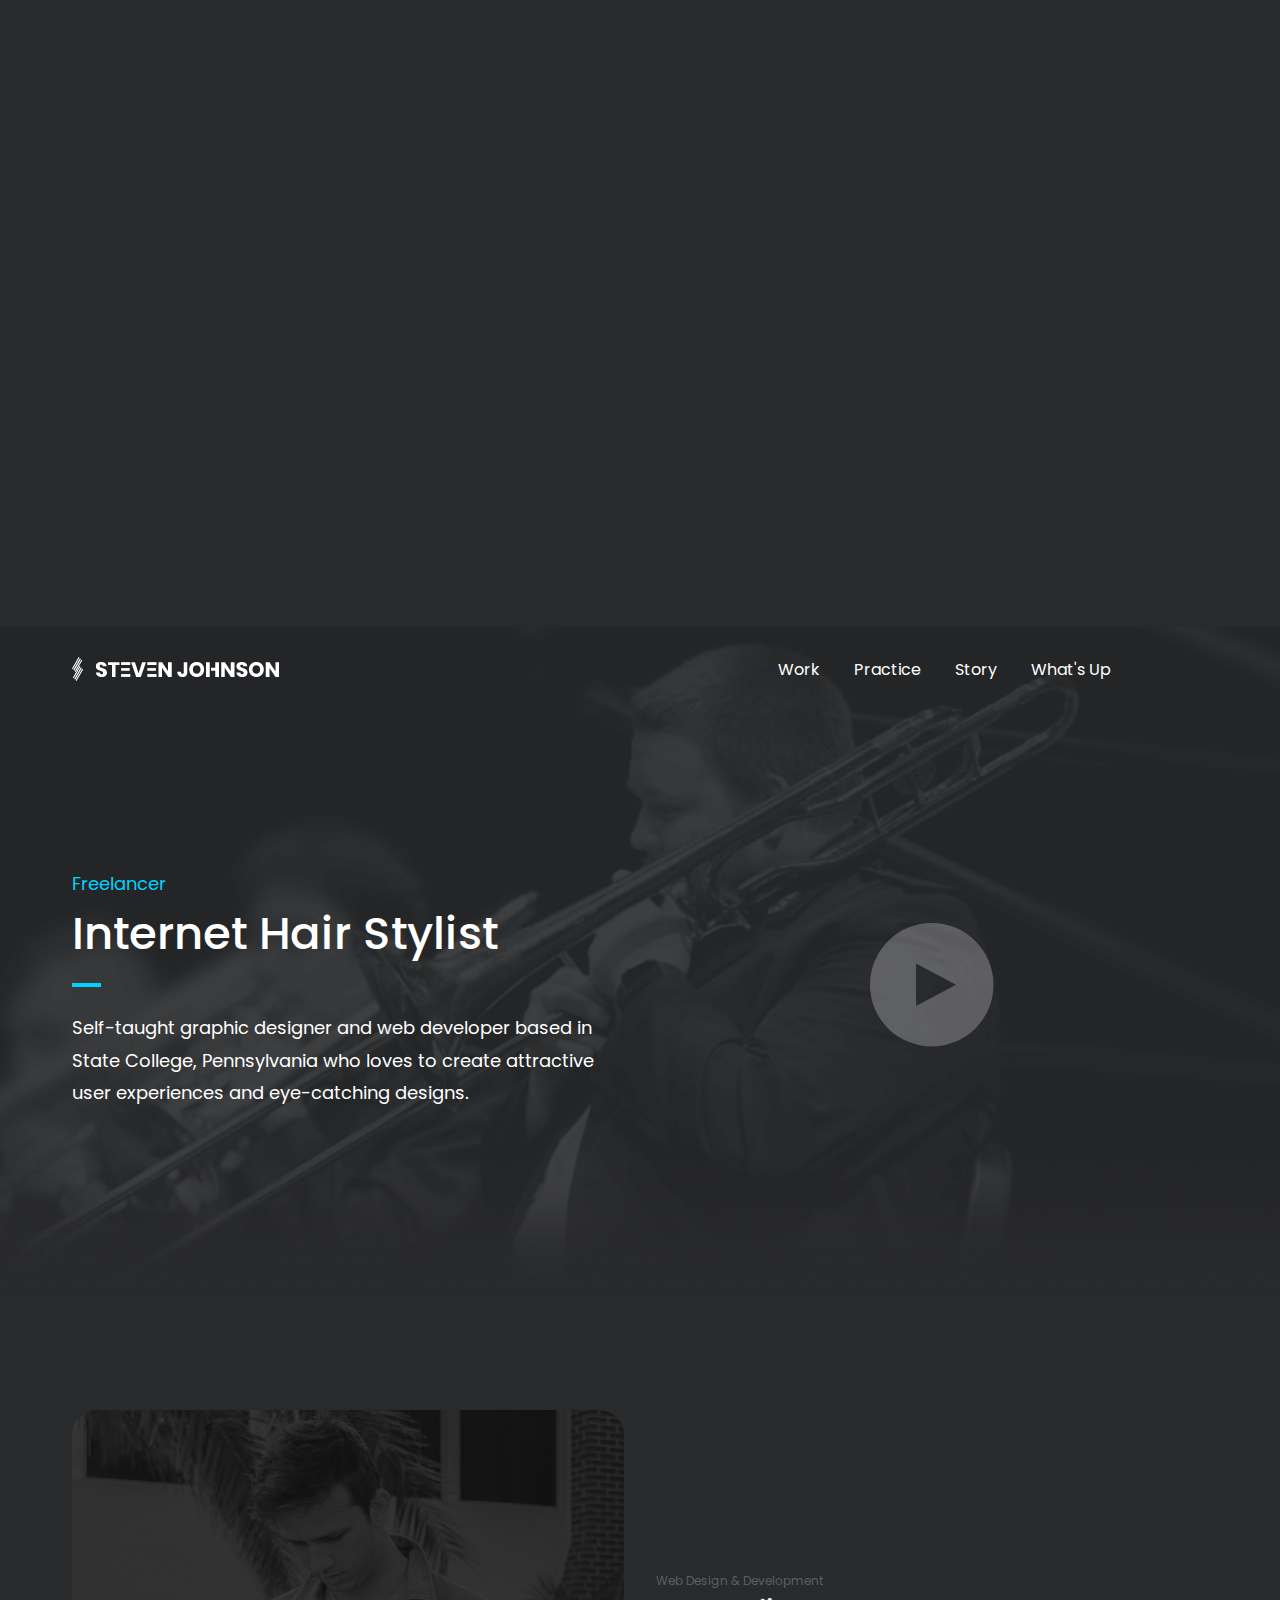
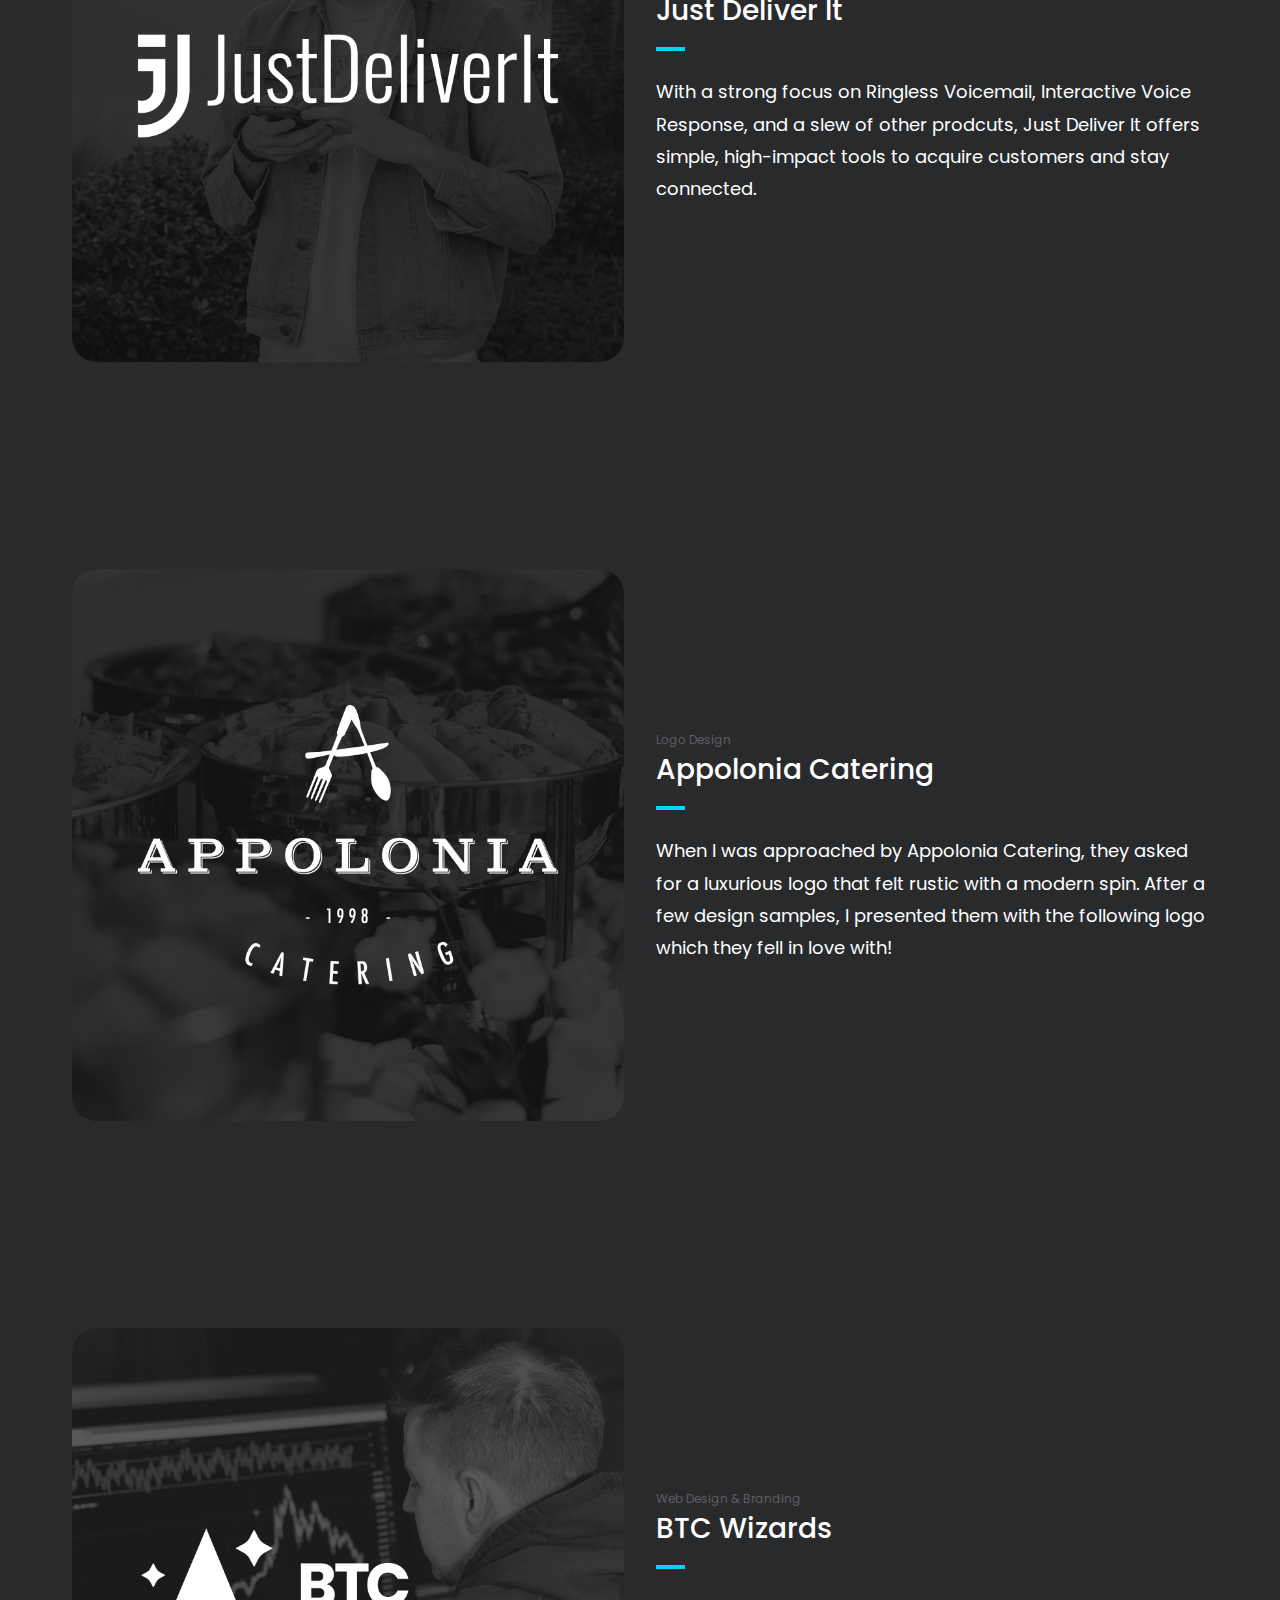
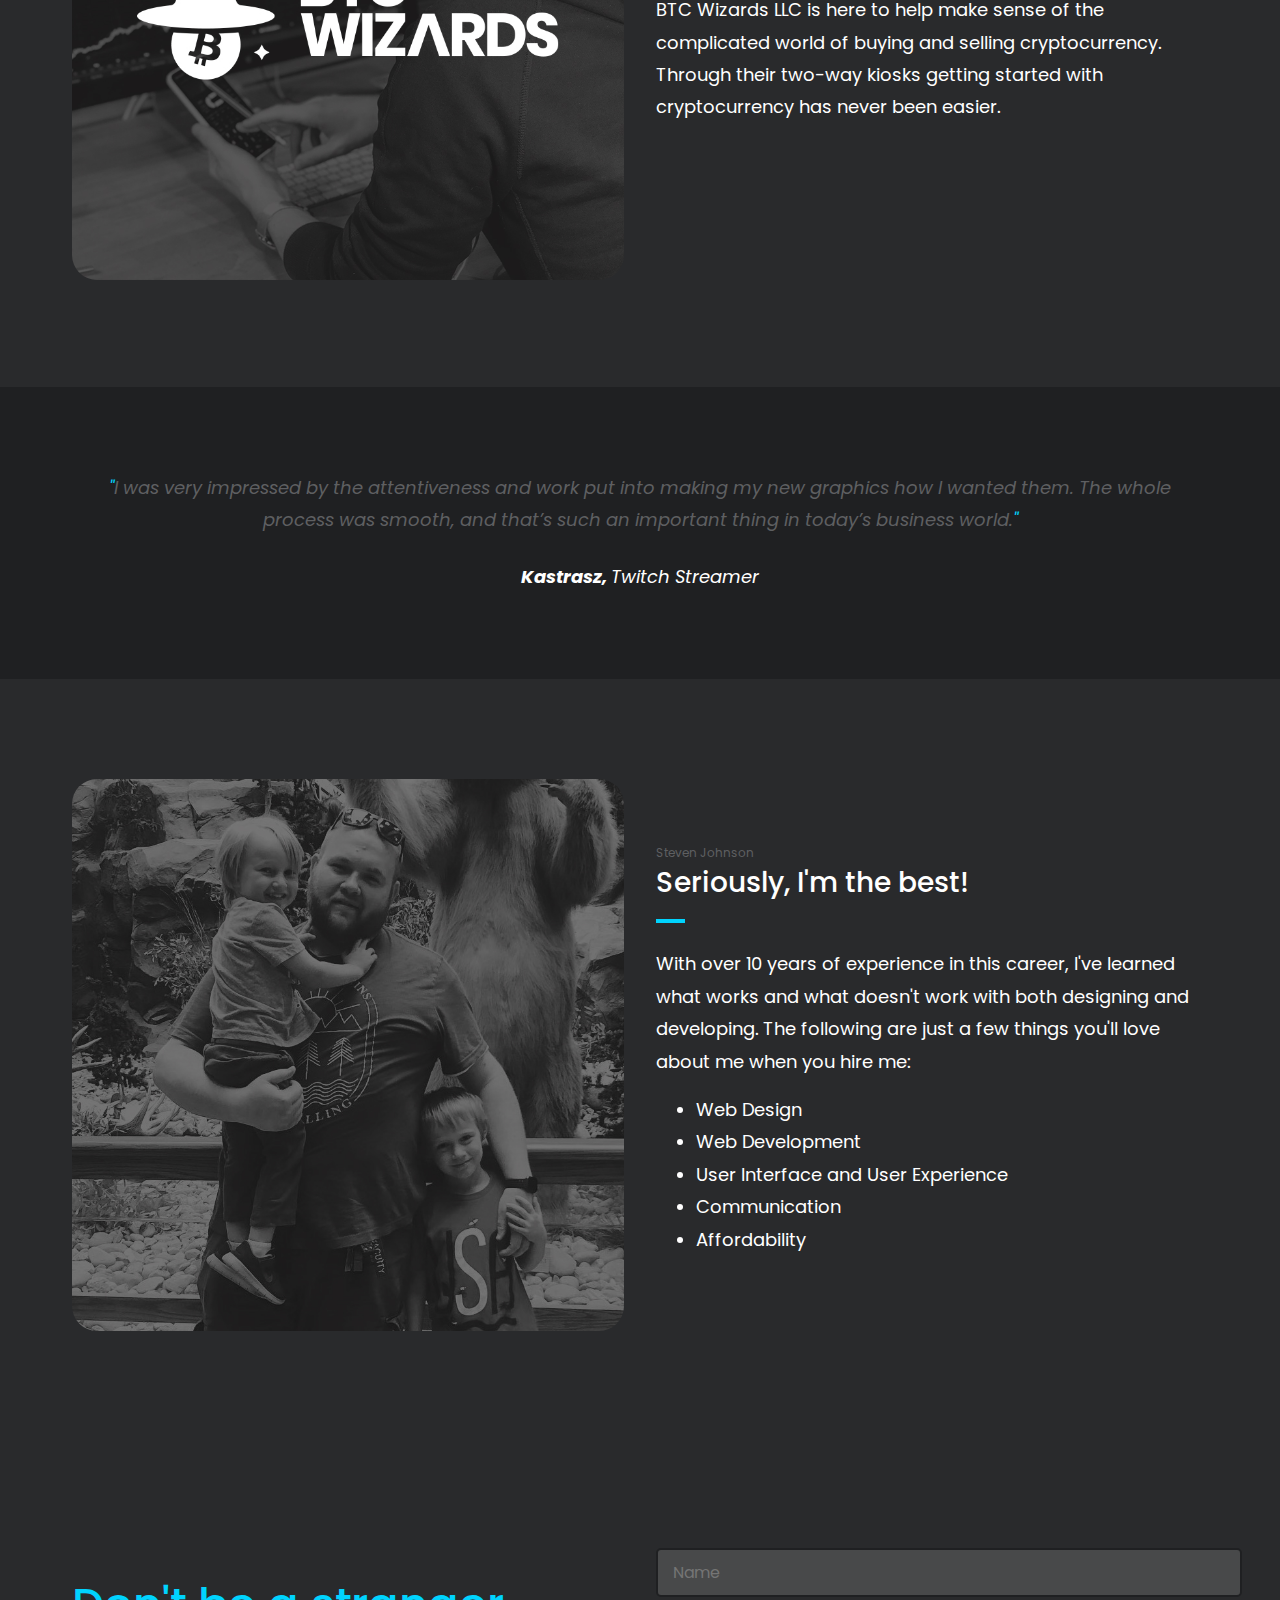
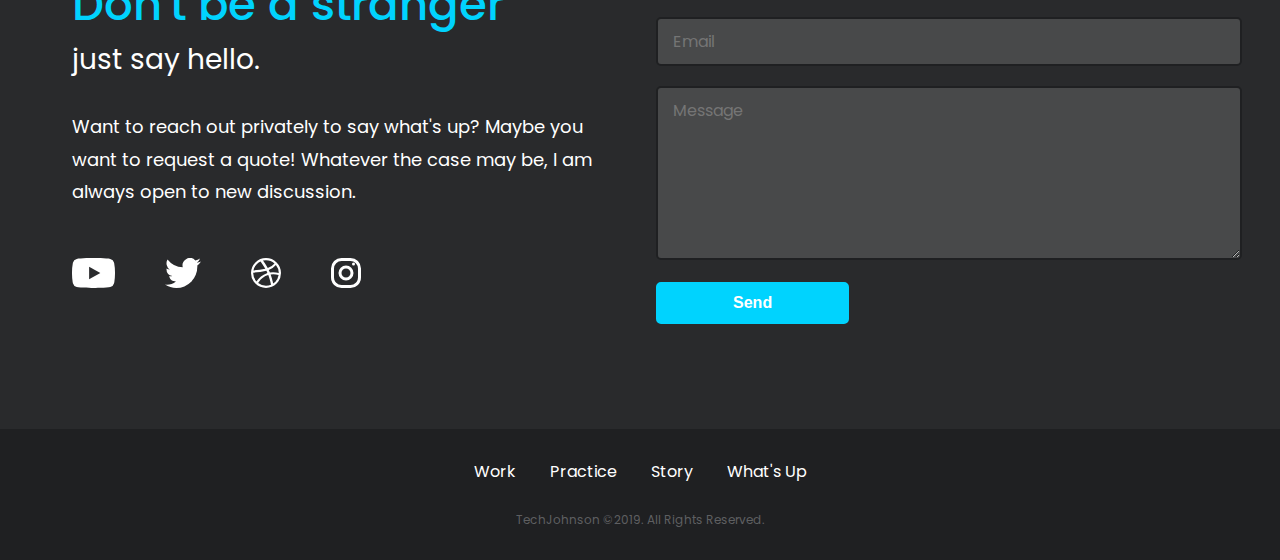
==== index.html @ bb244dba "Update index.html" ====
<!DOCTYPE html>
<html lang="en">
<head>
    <meta charset="UTF-8">
    <meta name="viewport" content="width=device-width, initial-scale=1.0">
    <meta http-equiv="X-UA-Compatible" content="ie=edge">
    <meta name="description" content="Steven Johnson is a modern web developer located in central pennsylvania, specializing in web design, user interface & experience, and graphic design.">
    <meta name="keywords" content="web development, web designer, graphic designer, central pennsylvania, central pa">
    <meta name="author" content="Steven (TechJohnson) Johnson">
    <link rel="canonical" href="https://techjohnson.com/">
    <link rel="icon" href="favicon.ico" type="image/x-icon"> 
    <link rel="shortcut icon" href="favicon.ico" type="image/x-icon"> 
    <title>Steven Johnson - Freelance Web Developer and Graphic Designer in Pennsylvania</title>
    <link href="https://fonts.googleapis.com/css?family=Poppins:300,400,500,700" rel="stylesheet">
    <link rel="stylesheet" href="css/main.css">

    <!--G Suite Tag-->
    <meta name="google-site-verification" content="7ZnRMArI055oeHJo3_UqyJTRLt08AL0y_a7MCqeFN3E" />

</head>
<body>
    
    <!--Desktop Scroll Nav-->
    <nav id="nav">
        <div class="container">
            <div class="row">
                <div class="col-xs-4">
                    <img src="/img/logo.png" alt="">
                </div>
                <div class="col-xs-7 end-xs">
                    <a href="">Work</a>
                    <a href="">Practice</a>
                    <a href="">Story</a>
                    <a href="">What's Up</a>
                </div>
            </div>
        </div>
    </nav>

    <!--Desktop Header-->
    <div class="lightBox">
        <div class="contentBox">
            <iframe width="960" height="620" src="https://www.youtube.com/embed/88zU4cQES7k?rel=0;&autoplay=1" frameborder="0" allowfullscreen include></iframe>
        </div>
    </div>

    <header class="desktopHeader">
        <div class="container">

            <!--Desktop Navigation-->
            <nav class="desktopNav">
                <div class="row">
                    <div class="col-xs-4">
                        <img src="/img/logo.png" alt="">
                    </div>
                    <div class="col-xs-7 end-xs">
                        <a href="">Work</a>
                        <a href="">Practice</a>
                        <a href="">Story</a>
                        <a href="">What's Up</a>
                    </div>
                </div>
            </nav>
            
            <!--Desktop Hero-->
            <div class="desktopHero">
                <div class="row middle-xs">
                    <div class="col-xs-12 col-md-6">
                        <p class="accent">Freelancer</p>
                        <h1>Internet Hair Stylist</h1>
                        <hr>
                        <p>Self-taught graphic designer and web developer based in State College, Pennsylvania who loves to create attractive user experiences and eye-catching designs.</p>
                    </div>
                    <div class="col-xs-12 col-md-6 center-xs">
                        <img src="/img/play_button.png" onmouseover="src='/img/white-play.png'" onmouseout="src='/img/play_button.png'" alt="Welcome to TechJohnson - Video" class="playBtn">
                    </div>
                </div>
            </div>
        </div>
    </header>

    <!--Desktop Projects-->
    <section class="leftPic">
        <div class="container">
            <div class="row middle-xs">
                <div class="col-xs-12 col-md-6">
                    <img src="/img/jdi-black.jpg" onmouseover="src='/img/jdi-color.jpg'" onmouseout="src='/img/jdi-black.jpg'" alt="Just Deliver It">
                </div>
                <div class="col-xs-12 col-md-6">
                    <h3>Web Design & Development</h3>
                    <h2>Just Deliver It</h2>
                    <hr>
                    <p>With a strong focus on Ringless Voicemail, Interactive Voice Response, and a slew of other prodcuts, Just Deliver It offers simple, high-impact tools to acquire customers and stay connected.</p>
                </div>
            </div>
        </div>
    </section>

    <section class="leftPic">
        <div class="container">
            <div class="row middle-xs">
                <div class="col-xs-12 col-md-6">
                    <img src="/img/appolonia-black.jpg" onmouseover="src='/img/appolonia-color.jpg'" onmouseout="src='/img/appolonia-black.jpg'" alt="Just Deliver It">
                </div>
                <div class="col-xs-12 col-md-6">
                    <h3>Logo Design</h3>
                    <h2>Appolonia Catering</h2>
                    <hr>
                    <p>When I was approached by Appolonia Catering, they asked for a luxurious logo that felt rustic with a modern spin. After a few design samples, I presented them with the following logo which they fell in love with!</p>
                </div>
            </div>
        </div>
    </section>

    <section class="leftPic">
        <div class="container">
            <div class="row middle-xs">
                <div class="col-xs-12 col-md-6">
                    <img src="/img/btcwizards-black.jpg" onmouseover="src='/img/btcwizards-color.jpg'" onmouseout="src='/img/btcwizards-black.jpg'" alt="Just Deliver It">
                </div>
                <div class="col-xs-12 col-md-6">
                    <h3>Web Design & Branding</h3>
                    <h2>BTC Wizards</h2>
                    <hr>
                    <p>BTC Wizards LLC is here to help make sense of the complicated world of buying and selling cryptocurrency. Through their two-way kiosks getting started with cryptocurrency has never been easier.</p>
                </div>
            </div>
        </div>
    </section>

    <!--Testimonials-->
    <section class="testimonial">
        <div class="container">
            <div class="row center-xs">
                <div class="col-xs-12">
                    <p><span>"</span>I was very impressed by the attentiveness and work put into making my new graphics how I wanted them. The whole process was smooth, and that’s such an important thing in today’s business world.<span>"</span></p>
                    <p class="owner">Kastrasz, <span>Twitch Streamer</span></p>
                </div>
            </div>
        </div>
    </section>

    <section class="leftPic">
        <div class="container">
            <div class="row middle-xs">
                <div class="col-xs-12 col-md-6">
                    <img src="/img/me-black.jpg" onmouseover="src='/img/me-color.jpg'" onmouseout="src='/img/me-black.jpg'" alt="Just Deliver It">
                </div>
                <div class="col-xs-12 col-md-6">
                    <h3>Steven Johnson</h3>
                    <h2>Seriously, I'm the best!</h2>
                    <hr>
                    <p>With over 10 years of experience in this career, I've learned what works and what doesn't work with both designing and developing. The following are just a few things you'll love about me when you hire me:</p>
                    <ul>
                        <li>Web Design</li>
                        <li>Web Development</li>
                        <li>User Interface and User Experience</li>
                        <li>Communication</li>
                        <li>Affordability</li>
                    </ul>
                </div>
            </div>
        </div>
    </section>

    <!--Contact Area-->
    <section class="contactArea">
        <div class="container">
            <div class="row middle-xs">
                <div class="col-xs-12 col-md-6">
                    <h2>Don't be a stranger</h2>
                    <h3>just say hello.</h3>
                    <p>Want to reach out privately to say what's up? Maybe you want to request a quote! Whatever the case may be, I am always open to new discussion.</p>
                    <ul>
                        <li><a href="//youtube.com/techjohnson"><img src="img/youtube_icon.svg" alt="YouTube Icon"></a></li>
                        <li><a href="//twitter.com/techjohnson"><img src="img/twitter_icon.svg" alt="Twitter Icon"></a></li>
                        <li><a href="//dribbble.com/techjohnson"><img src="img/dribbble_icon.svg" alt="Dribbble Icon"></a></li>
                        <li><a href="//instagram.com/techjohnson"><img src="img/instagram_icon.svg" alt="Instagram Icon"></a></li>
                    </ul>
                </div>
                <div class="col-xs-12 col-md-6">
                    <form name="contact" method="POST" data-netlify="true">
                        <div class="row">
                            <div class="col-xs-12">
                                <input type="text" name="name" placeholder="Name"/>
                            </div>
                        </div>
                        <div class="row">
                            <div class="col-xs-12">
                                <input type="email" name="email" placeholder="Email"/>
                            </div>
                        </div>
                        <div class="row">
                            <div class="col-xs-12">
                                <textarea name="message" placeholder="Message"></textarea>
                            </div>
                        </div>
                        <div class="row">
                            <div class="col-xs-12">
                                <button type="submit">Send</button>
                            </div>
                        </div>
                    </form>
                </div>
            </div>
        </div>
    </section>

    <!--Footer-->
    <section class="footer">
        <div class="container">
            <div class="row center-xs">
                <div class="col-xs-12">
                    <a href="">Work</a>
                    <a href="">Practice</a>
                    <a href="">Story</a>
                    <a href="">What's Up</a>
                </div>
            </div>
            <div class="row center-xs">
                <div class="col-xs-12">
                    <p class="copyright"> TechJohnson ©2019. All Rights Reserved.</p>
                </div>
            </div>
        </div>
    </section>
    







</body>


    <script>
        window.onscroll = function() {scrollFunction()};

        function scrollFunction() {
            if (document.body.scrollTop > 500 || document.documentElement.scrollTop > 500) {
                document.getElementById("nav").style.top = "0";
            } else {
                document.getElementById("nav").style.top = "-200px";
            }
        }
    </script>

    <script
        src="https://code.jquery.com/jquery-3.4.1.js"
        integrity="sha256-WpOohJOqMqqyKL9FccASB9O0KwACQJpFTUBLTYOVvVU="
        crossorigin="anonymous">
    </script>

    <script>
        $('.playBtn ').click( function() {
            $(".lightBox").toggleClass("show");
        } );

        $('.lightBox ').click( function() {
            $(".lightBox").toggleClass("show");
        } );
    </script>

</html>
---- css/main.css ----
body {
  background: #292A2C;
  color: white;
  font-family: 'Poppins', sans-serif;
  font-size: 1rem;
  padding: 0;
  margin: 0;
}

body h1 {
  font-size: 2.8125rem;
  font-weight: 500;
  padding: 0;
  margin: 0;
}

body h2 {
  padding: 0;
  margin: 0;
}

body h3 {
  font-size: 0.75rem;
  font-weight: 400;
  color: #5E5F61;
  padding: 0;
  margin: 0;
}

body p {
  font-size: 1.125rem;
  line-height: 1.8;
  padding: 0;
  margin: 0;
}

body hr {
  border: 2px solid #00D3FE;
  width: 25px;
  margin-top: 15px;
  margin-bottom: 25px;
  margin-left: 0;
}

.container {
  padding-right: 30px;
  padding-left: 30px;
  margin: auto;
  position: relative;
}

.accent {
  color: #00D3FE;
}

.desktopHeader {
  background-image: url(../img/header.png);
  background-size: cover;
  background-position: bottom;
}

.desktopNav {
  padding: 30px 0;
}

.desktopNav a {
  color: white;
  text-decoration: none;
  margin-left: 30px;
}

.desktopNav a:hover {
  border-bottom: 2px solid #00D3FE;
  padding-bottom: 5px;
}

#nav {
  position: fixed;
  width: 100%;
  top: -200px;
  background: #292A2C;
  padding: 30px 0;
  -webkit-transition: top 0.5s;
  transition: top 0.5s;
  z-index: 999;
}

#nav a {
  color: white;
  text-decoration: none;
  margin-left: 30px;
}

#nav a:hover {
  border-bottom: 2px solid #00D3FE;
  padding-bottom: 5px;
}

.desktopHero {
  padding: 150px 0 200px 0;
}

.desktopHero img {
  cursor: pointer;
}

.leftPic {
  padding: 100px 0;
  margin: 0;
}

.leftPic h2 {
  font-size: 1.75rem;
  font-weight: 500;
}

.leftPic img {
  width: 100%;
  border-radius: 25px;
  -webkit-transition: ease .5s;
  transition: ease .5s;
}

.leftPic li {
  font-size: 1.125rem;
  line-height: 1.8;
}

.testimonial {
  padding: 85px 0;
  background: #1F2022;
}

.testimonial p {
  color: #5E5F61;
  font-style: italic;
}

.testimonial p span {
  color: #00D3FE;
}

.testimonial .owner {
  font-weight: 700;
  color: white;
  padding-top: 25px;
}

.testimonial .owner span {
  font-weight: 400;
  color: white;
}

.contactArea {
  padding: 100px 0;
}

.contactArea h2 {
  font-size: 2.8125rem;
  font-weight: 500;
  color: #00D3FE;
}

.contactArea h3 {
  font-size: 1.75rem;
  font-weight: 400;
  color: white;
}

.contactArea p {
  padding: 30px 0;
}

.contactArea ul {
  display: -webkit-box;
  display: -ms-flexbox;
  display: flex;
  list-style: none;
  padding-top: 20px;
  padding-left: 0;
  margin: 0;
}

.contactArea ul li {
  padding-right: 50px;
  margin: 0;
}

.contactArea ul img {
  height: 30px;
}

.contactArea input {
  width: 100%;
  font-size: 1rem;
  font-family: 'Poppins', sans-serif;
  color: white;
  margin: 10px 0;
  padding: 10px 15px;
  border-radius: 5px;
  border: 2px solid #1F2022;
  background: #48494A;
}

.contactArea input:focus {
  border: 2px solid #00D3FE;
}

.contactArea textarea {
  width: 100%;
  height: 150px;
  font-size: 1rem;
  font-family: 'Poppins', sans-serif;
  margin: 10px 0;
  padding: 10px 15px;
  border-radius: 5px;
  border: 2px solid #1F2022;
  background: #48494A;
}

.contactArea textarea:focus {
  border: 2px solid #00D3FE;
}

.contactArea button {
  width: 35%;
  background: #00D3FE;
  color: white;
  font-weight: 700;
  font-size: 1rem;
  margin: 5px 0;
  padding: 10px 15px;
  border-radius: 5px;
  border: 2px solid #00D3FE;
  cursor: pointer;
}

.contactArea button:hover {
  background: #00697f;
  border: 2px solid #00697f;
}

.footer {
  background: #1F2022;
  padding: 30px 0;
}

.footer a {
  color: white;
  text-decoration: none;
  font-size: 1rem;
  margin: 0 15px;
  padding-bottom: 2px;
}

.footer a:hover {
  border-bottom: 2px solid #00D3FE;
}

.footer .copyright {
  font-size: 12px;
  color: #5E5F61;
  margin-top: 25px;
}

.container-fluid {
  margin-right: auto;
  margin-left: auto;
  padding-right: 2rem;
  padding-left: 2rem;
}

.row {
  -webkit-box-sizing: border-box;
          box-sizing: border-box;
  display: -ms-flexbox;
  display: -webkit-box;
  display: flex;
  -ms-flex: 0 1 auto;
  -webkit-box-flex: 0;
  flex: 0 1 auto;
  -ms-flex-direction: row;
  -webkit-box-orient: horizontal;
  -webkit-box-direction: normal;
  flex-direction: row;
  -ms-flex-wrap: wrap;
  flex-wrap: wrap;
  margin-right: -1rem;
  margin-left: -1rem;
}

.row.reverse {
  -ms-flex-direction: row-reverse;
  -webkit-box-orient: horizontal;
  -webkit-box-direction: reverse;
  flex-direction: row-reverse;
}

.col.reverse {
  -ms-flex-direction: column-reverse;
  -webkit-box-orient: vertical;
  -webkit-box-direction: reverse;
  flex-direction: column-reverse;
}

.col-xs, .col-xs-1, .col-xs-2, .col-xs-3, .col-xs-4, .col-xs-5, .col-xs-6, .col-xs-7, .col-xs-8, .col-xs-9, .col-xs-10, .col-xs-11, .col-xs-12 {
  -webkit-box-sizing: border-box;
          box-sizing: border-box;
  -ms-flex: 0 0 auto;
  -webkit-box-flex: 0;
  flex: 0 0 auto;
  padding-right: 1rem;
  padding-left: 1rem;
}

.col-xs {
  -ms-flex-positive: 1;
  -webkit-box-flex: 1;
  flex-grow: 1;
  -ms-flex-preferred-size: 0;
  flex-basis: 0%;
  max-width: 100%;
}

.col-xs-1 {
  -ms-flex-preferred-size: 8.333%;
  flex-basis: 8.333%;
  max-width: 8.333%;
}

.col-xs-2 {
  -ms-flex-preferred-size: 16.667%;
  flex-basis: 16.667%;
  max-width: 16.667%;
}

.col-xs-3 {
  -ms-flex-preferred-size: 25%;
  flex-basis: 25%;
  max-width: 25%;
}

.col-xs-4 {
  -ms-flex-preferred-size: 33.333%;
  flex-basis: 33.333%;
  max-width: 33.333%;
}

.col-xs-5 {
  -ms-flex-preferred-size: 41.667%;
  flex-basis: 41.667%;
  max-width: 41.667%;
}

.col-xs-6 {
  -ms-flex-preferred-size: 50%;
  flex-basis: 50%;
  max-width: 50%;
}

.col-xs-7 {
  -ms-flex-preferred-size: 58.333%;
  flex-basis: 58.333%;
  max-width: 58.333%;
}

.col-xs-8 {
  -ms-flex-preferred-size: 66.667%;
  flex-basis: 66.667%;
  max-width: 66.667%;
}

.col-xs-9 {
  -ms-flex-preferred-size: 75%;
  flex-basis: 75%;
  max-width: 75%;
}

.col-xs-10 {
  -ms-flex-preferred-size: 83.333%;
  flex-basis: 83.333%;
  max-width: 83.333%;
}

.col-xs-11 {
  -ms-flex-preferred-size: 91.667%;
  flex-basis: 91.667%;
  max-width: 91.667%;
}

.col-xs-12 {
  -ms-flex-preferred-size: 100%;
  flex-basis: 100%;
  max-width: 100%;
}

.col-xs-offset-1 {
  margin-left: 8.333%;
}

.col-xs-offset-2 {
  margin-left: 16.667%;
}

.col-xs-offset-3 {
  margin-left: 25%;
}

.col-xs-offset-4 {
  margin-left: 33.333%;
}

.col-xs-offset-5 {
  margin-left: 41.667%;
}

.col-xs-offset-6 {
  margin-left: 50%;
}

.col-xs-offset-7 {
  margin-left: 58.333%;
}

.col-xs-offset-8 {
  margin-left: 66.667%;
}

.col-xs-offset-9 {
  margin-left: 75%;
}

.col-xs-offset-10 {
  margin-left: 83.333%;
}

.col-xs-offset-11 {
  margin-left: 91.667%;
}

.start-xs {
  -ms-flex-pack: start;
  -webkit-box-pack: start;
  justify-content: flex-start;
  text-align: start;
}

.center-xs {
  -ms-flex-pack: center;
  -webkit-box-pack: center;
  justify-content: center;
  text-align: center;
}

.end-xs {
  -ms-flex-pack: end;
  -webkit-box-pack: end;
  justify-content: flex-end;
  text-align: end;
}

.top-xs {
  -ms-flex-align: start;
  -webkit-box-align: start;
  align-items: flex-start;
}

.middle-xs {
  -ms-flex-align: center;
  -webkit-box-align: center;
  align-items: center;
}

.bottom-xs {
  -ms-flex-align: end;
  -webkit-box-align: end;
  align-items: flex-end;
}

.around-xs {
  -ms-flex-pack: distribute;
  justify-content: space-around;
}

.between-xs {
  -ms-flex-pack: justify;
  -webkit-box-pack: justify;
  justify-content: space-between;
}

.first-xs {
  -ms-flex-order: -1;
  -webkit-box-ordinal-group: 0;
  order: -1;
}

.last-xs {
  -ms-flex-order: 1;
  -webkit-box-ordinal-group: 2;
  order: 1;
}

@media only screen and (min-width: 48em) {
  .container {
    width: 46rem;
  }
  .col-sm, .col-sm-1, .col-sm-2, .col-sm-3, .col-sm-4, .col-sm-5, .col-sm-6, .col-sm-7, .col-sm-8, .col-sm-9, .col-sm-10, .col-sm-11, .col-sm-12 {
    -webkit-box-sizing: border-box;
            box-sizing: border-box;
    -ms-flex: 0 0 auto;
    -webkit-box-flex: 0;
    flex: 0 0 auto;
    padding-right: 1rem;
    padding-left: 1rem;
  }
  .col-sm {
    -ms-flex-positive: 1;
    -webkit-box-flex: 1;
    flex-grow: 1;
    -ms-flex-preferred-size: 0;
    flex-basis: 0%;
    max-width: 100%;
  }
  .col-sm-1 {
    -ms-flex-preferred-size: 8.333%;
    flex-basis: 8.333%;
    max-width: 8.333%;
  }
  .col-sm-2 {
    -ms-flex-preferred-size: 16.667%;
    flex-basis: 16.667%;
    max-width: 16.667%;
  }
  .col-sm-3 {
    -ms-flex-preferred-size: 25%;
    flex-basis: 25%;
    max-width: 25%;
  }
  .col-sm-4 {
    -ms-flex-preferred-size: 33.333%;
    flex-basis: 33.333%;
    max-width: 33.333%;
  }
  .col-sm-5 {
    -ms-flex-preferred-size: 41.667%;
    flex-basis: 41.667%;
    max-width: 41.667%;
  }
  .col-sm-6 {
    -ms-flex-preferred-size: 50%;
    flex-basis: 50%;
    max-width: 50%;
  }
  .col-sm-7 {
    -ms-flex-preferred-size: 58.333%;
    flex-basis: 58.333%;
    max-width: 58.333%;
  }
  .col-sm-8 {
    -ms-flex-preferred-size: 66.667%;
    flex-basis: 66.667%;
    max-width: 66.667%;
  }
  .col-sm-9 {
    -ms-flex-preferred-size: 75%;
    flex-basis: 75%;
    max-width: 75%;
  }
  .col-sm-10 {
    -ms-flex-preferred-size: 83.333%;
    flex-basis: 83.333%;
    max-width: 83.333%;
  }
  .col-sm-11 {
    -ms-flex-preferred-size: 91.667%;
    flex-basis: 91.667%;
    max-width: 91.667%;
  }
  .col-sm-12 {
    -ms-flex-preferred-size: 100%;
    flex-basis: 100%;
    max-width: 100%;
  }
  .col-sm-offset-1 {
    margin-left: 8.333%;
  }
  .col-sm-offset-2 {
    margin-left: 16.667%;
  }
  .col-sm-offset-3 {
    margin-left: 25%;
  }
  .col-sm-offset-4 {
    margin-left: 33.333%;
  }
  .col-sm-offset-5 {
    margin-left: 41.667%;
  }
  .col-sm-offset-6 {
    margin-left: 50%;
  }
  .col-sm-offset-7 {
    margin-left: 58.333%;
  }
  .col-sm-offset-8 {
    margin-left: 66.667%;
  }
  .col-sm-offset-9 {
    margin-left: 75%;
  }
  .col-sm-offset-10 {
    margin-left: 83.333%;
  }
  .col-sm-offset-11 {
    margin-left: 91.667%;
  }
  .start-sm {
    -ms-flex-pack: start;
    -webkit-box-pack: start;
    justify-content: flex-start;
    text-align: start;
  }
  .center-sm {
    -ms-flex-pack: center;
    -webkit-box-pack: center;
    justify-content: center;
    text-align: center;
  }
  .end-sm {
    -ms-flex-pack: end;
    -webkit-box-pack: end;
    justify-content: flex-end;
    text-align: end;
  }
  .top-sm {
    -ms-flex-align: start;
    -webkit-box-align: start;
    align-items: flex-start;
  }
  .middle-sm {
    -ms-flex-align: center;
    -webkit-box-align: center;
    align-items: center;
  }
  .bottom-sm {
    -ms-flex-align: end;
    -webkit-box-align: end;
    align-items: flex-end;
  }
  .around-sm {
    -ms-flex-pack: distribute;
    justify-content: space-around;
  }
  .between-sm {
    -ms-flex-pack: justify;
    -webkit-box-pack: justify;
    justify-content: space-between;
  }
  .first-sm {
    -ms-flex-order: -1;
    -webkit-box-ordinal-group: 0;
    order: -1;
  }
  .last-sm {
    -ms-flex-order: 1;
    -webkit-box-ordinal-group: 2;
    order: 1;
  }
}

@media only screen and (min-width: 62em) {
  .container {
    width: 61rem;
  }
  .col-md, .col-md-1, .col-md-2, .col-md-3, .col-md-4, .col-md-5, .col-md-6, .col-md-7, .col-md-8, .col-md-9, .col-md-10, .col-md-11, .col-md-12 {
    -webkit-box-sizing: border-box;
            box-sizing: border-box;
    -ms-flex: 0 0 auto;
    -webkit-box-flex: 0;
    flex: 0 0 auto;
    padding-right: 1rem;
    padding-left: 1rem;
  }
  .col-md {
    -ms-flex-positive: 1;
    -webkit-box-flex: 1;
    flex-grow: 1;
    -ms-flex-preferred-size: 0;
    flex-basis: 0%;
    max-width: 100%;
  }
  .col-md-1 {
    -ms-flex-preferred-size: 8.333%;
    flex-basis: 8.333%;
    max-width: 8.333%;
  }
  .col-md-2 {
    -ms-flex-preferred-size: 16.667%;
    flex-basis: 16.667%;
    max-width: 16.667%;
  }
  .col-md-3 {
    -ms-flex-preferred-size: 25%;
    flex-basis: 25%;
    max-width: 25%;
  }
  .col-md-4 {
    -ms-flex-preferred-size: 33.333%;
    flex-basis: 33.333%;
    max-width: 33.333%;
  }
  .col-md-5 {
    -ms-flex-preferred-size: 41.667%;
    flex-basis: 41.667%;
    max-width: 41.667%;
  }
  .col-md-6 {
    -ms-flex-preferred-size: 50%;
    flex-basis: 50%;
    max-width: 50%;
  }
  .col-md-7 {
    -ms-flex-preferred-size: 58.333%;
    flex-basis: 58.333%;
    max-width: 58.333%;
  }
  .col-md-8 {
    -ms-flex-preferred-size: 66.667%;
    flex-basis: 66.667%;
    max-width: 66.667%;
  }
  .col-md-9 {
    -ms-flex-preferred-size: 75%;
    flex-basis: 75%;
    max-width: 75%;
  }
  .col-md-10 {
    -ms-flex-preferred-size: 83.333%;
    flex-basis: 83.333%;
    max-width: 83.333%;
  }
  .col-md-11 {
    -ms-flex-preferred-size: 91.667%;
    flex-basis: 91.667%;
    max-width: 91.667%;
  }
  .col-md-12 {
    -ms-flex-preferred-size: 100%;
    flex-basis: 100%;
    max-width: 100%;
  }
  .col-md-offset-1 {
    margin-left: 8.333%;
  }
  .col-md-offset-2 {
    margin-left: 16.667%;
  }
  .col-md-offset-3 {
    margin-left: 25%;
  }
  .col-md-offset-4 {
    margin-left: 33.333%;
  }
  .col-md-offset-5 {
    margin-left: 41.667%;
  }
  .col-md-offset-6 {
    margin-left: 50%;
  }
  .col-md-offset-7 {
    margin-left: 58.333%;
  }
  .col-md-offset-8 {
    margin-left: 66.667%;
  }
  .col-md-offset-9 {
    margin-left: 75%;
  }
  .col-md-offset-10 {
    margin-left: 83.333%;
  }
  .col-md-offset-11 {
    margin-left: 91.667%;
  }
  .start-md {
    -ms-flex-pack: start;
    -webkit-box-pack: start;
    justify-content: flex-start;
    text-align: start;
  }
  .center-md {
    -ms-flex-pack: center;
    -webkit-box-pack: center;
    justify-content: center;
    text-align: center;
  }
  .end-md {
    -ms-flex-pack: end;
    -webkit-box-pack: end;
    justify-content: flex-end;
    text-align: end;
  }
  .top-md {
    -ms-flex-align: start;
    -webkit-box-align: start;
    align-items: flex-start;
  }
  .middle-md {
    -ms-flex-align: center;
    -webkit-box-align: center;
    align-items: center;
  }
  .bottom-md {
    -ms-flex-align: end;
    -webkit-box-align: end;
    align-items: flex-end;
  }
  .around-md {
    -ms-flex-pack: distribute;
    justify-content: space-around;
  }
  .between-md {
    -ms-flex-pack: justify;
    -webkit-box-pack: justify;
    justify-content: space-between;
  }
  .first-md {
    -ms-flex-order: -1;
    -webkit-box-ordinal-group: 0;
    order: -1;
  }
  .last-md {
    -ms-flex-order: 1;
    -webkit-box-ordinal-group: 2;
    order: 1;
  }
}

@media only screen and (min-width: 75em) {
  .container {
    width: 71rem;
  }
  .col-lg, .col-lg-1, .col-lg-2, .col-lg-3, .col-lg-4, .col-lg-5, .col-lg-6, .col-lg-7, .col-lg-8, .col-lg-9, .col-lg-10, .col-lg-11, .col-lg-12 {
    -webkit-box-sizing: border-box;
            box-sizing: border-box;
    -ms-flex: 0 0 auto;
    -webkit-box-flex: 0;
    flex: 0 0 auto;
    padding-right: 1rem;
    padding-left: 1rem;
  }
  .col-lg {
    -ms-flex-positive: 1;
    -webkit-box-flex: 1;
    flex-grow: 1;
    -ms-flex-preferred-size: 0;
    flex-basis: 0%;
    max-width: 100%;
  }
  .col-lg-1 {
    -ms-flex-preferred-size: 8.333%;
    flex-basis: 8.333%;
    max-width: 8.333%;
  }
  .col-lg-2 {
    -ms-flex-preferred-size: 16.667%;
    flex-basis: 16.667%;
    max-width: 16.667%;
  }
  .col-lg-3 {
    -ms-flex-preferred-size: 25%;
    flex-basis: 25%;
    max-width: 25%;
  }
  .col-lg-4 {
    -ms-flex-preferred-size: 33.333%;
    flex-basis: 33.333%;
    max-width: 33.333%;
  }
  .col-lg-5 {
    -ms-flex-preferred-size: 41.667%;
    flex-basis: 41.667%;
    max-width: 41.667%;
  }
  .col-lg-6 {
    -ms-flex-preferred-size: 50%;
    flex-basis: 50%;
    max-width: 50%;
  }
  .col-lg-7 {
    -ms-flex-preferred-size: 58.333%;
    flex-basis: 58.333%;
    max-width: 58.333%;
  }
  .col-lg-8 {
    -ms-flex-preferred-size: 66.667%;
    flex-basis: 66.667%;
    max-width: 66.667%;
  }
  .col-lg-9 {
    -ms-flex-preferred-size: 75%;
    flex-basis: 75%;
    max-width: 75%;
  }
  .col-lg-10 {
    -ms-flex-preferred-size: 83.333%;
    flex-basis: 83.333%;
    max-width: 83.333%;
  }
  .col-lg-11 {
    -ms-flex-preferred-size: 91.667%;
    flex-basis: 91.667%;
    max-width: 91.667%;
  }
  .col-lg-12 {
    -ms-flex-preferred-size: 100%;
    flex-basis: 100%;
    max-width: 100%;
  }
  .col-lg-offset-1 {
    margin-left: 8.333%;
  }
  .col-lg-offset-2 {
    margin-left: 16.667%;
  }
  .col-lg-offset-3 {
    margin-left: 25%;
  }
  .col-lg-offset-4 {
    margin-left: 33.333%;
  }
  .col-lg-offset-5 {
    margin-left: 41.667%;
  }
  .col-lg-offset-6 {
    margin-left: 50%;
  }
  .col-lg-offset-7 {
    margin-left: 58.333%;
  }
  .col-lg-offset-8 {
    margin-left: 66.667%;
  }
  .col-lg-offset-9 {
    margin-left: 75%;
  }
  .col-lg-offset-10 {
    margin-left: 83.333%;
  }
  .col-lg-offset-11 {
    margin-left: 91.667%;
  }
  .start-lg {
    -ms-flex-pack: start;
    -webkit-box-pack: start;
    justify-content: flex-start;
    text-align: start;
  }
  .center-lg {
    -ms-flex-pack: center;
    -webkit-box-pack: center;
    justify-content: center;
    text-align: center;
  }
  .end-lg {
    -ms-flex-pack: end;
    -webkit-box-pack: end;
    justify-content: flex-end;
    text-align: end;
  }
  .top-lg {
    -ms-flex-align: start;
    -webkit-box-align: start;
    align-items: flex-start;
  }
  .middle-lg {
    -ms-flex-align: center;
    -webkit-box-align: center;
    align-items: center;
  }
  .bottom-lg {
    -ms-flex-align: end;
    -webkit-box-align: end;
    align-items: flex-end;
  }
  .around-lg {
    -ms-flex-pack: distribute;
    justify-content: space-around;
  }
  .between-lg {
    -ms-flex-pack: justify;
    -webkit-box-pack: justify;
    justify-content: space-between;
  }
  .first-lg {
    -ms-flex-order: -1;
    -webkit-box-ordinal-group: 0;
    order: -1;
  }
  .last-lg {
    -ms-flex-order: 1;
    -webkit-box-ordinal-group: 2;
    order: 1;
  }
}
/*# sourceMappingURL=main.css.map */
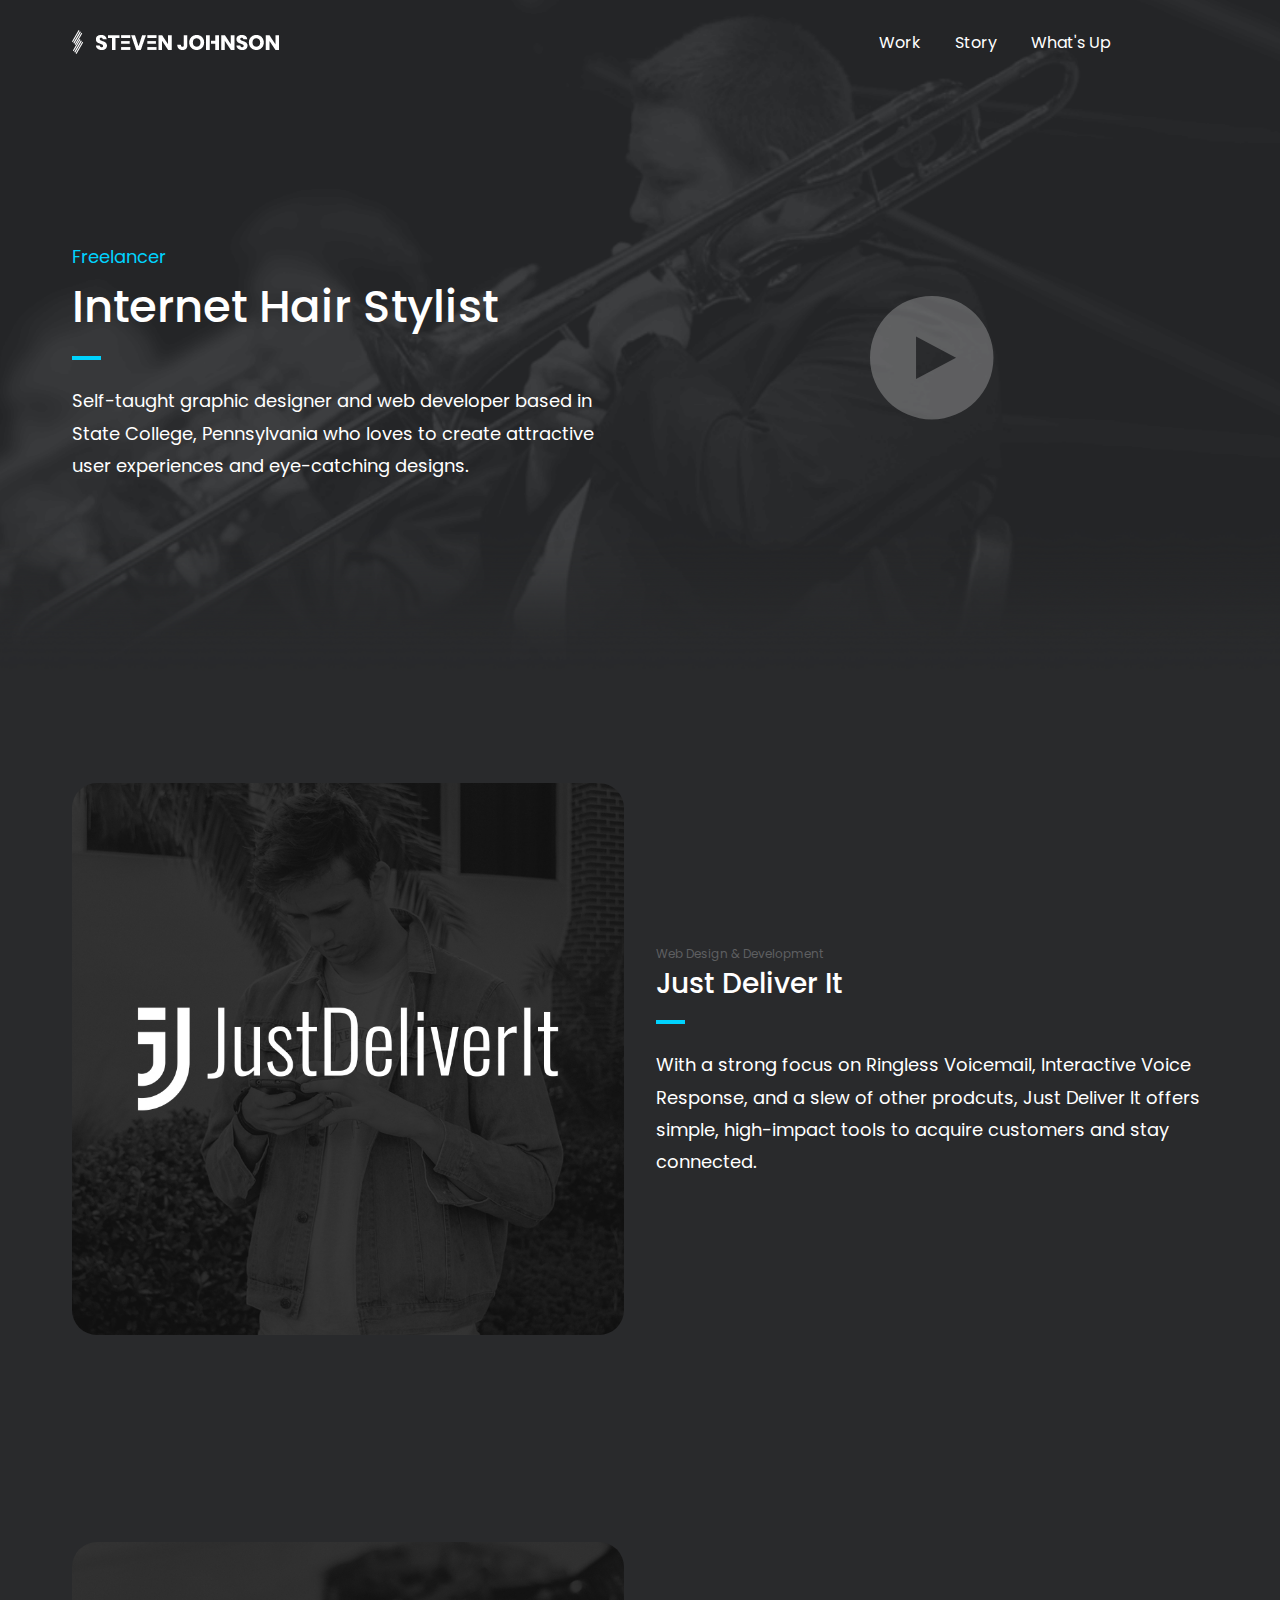
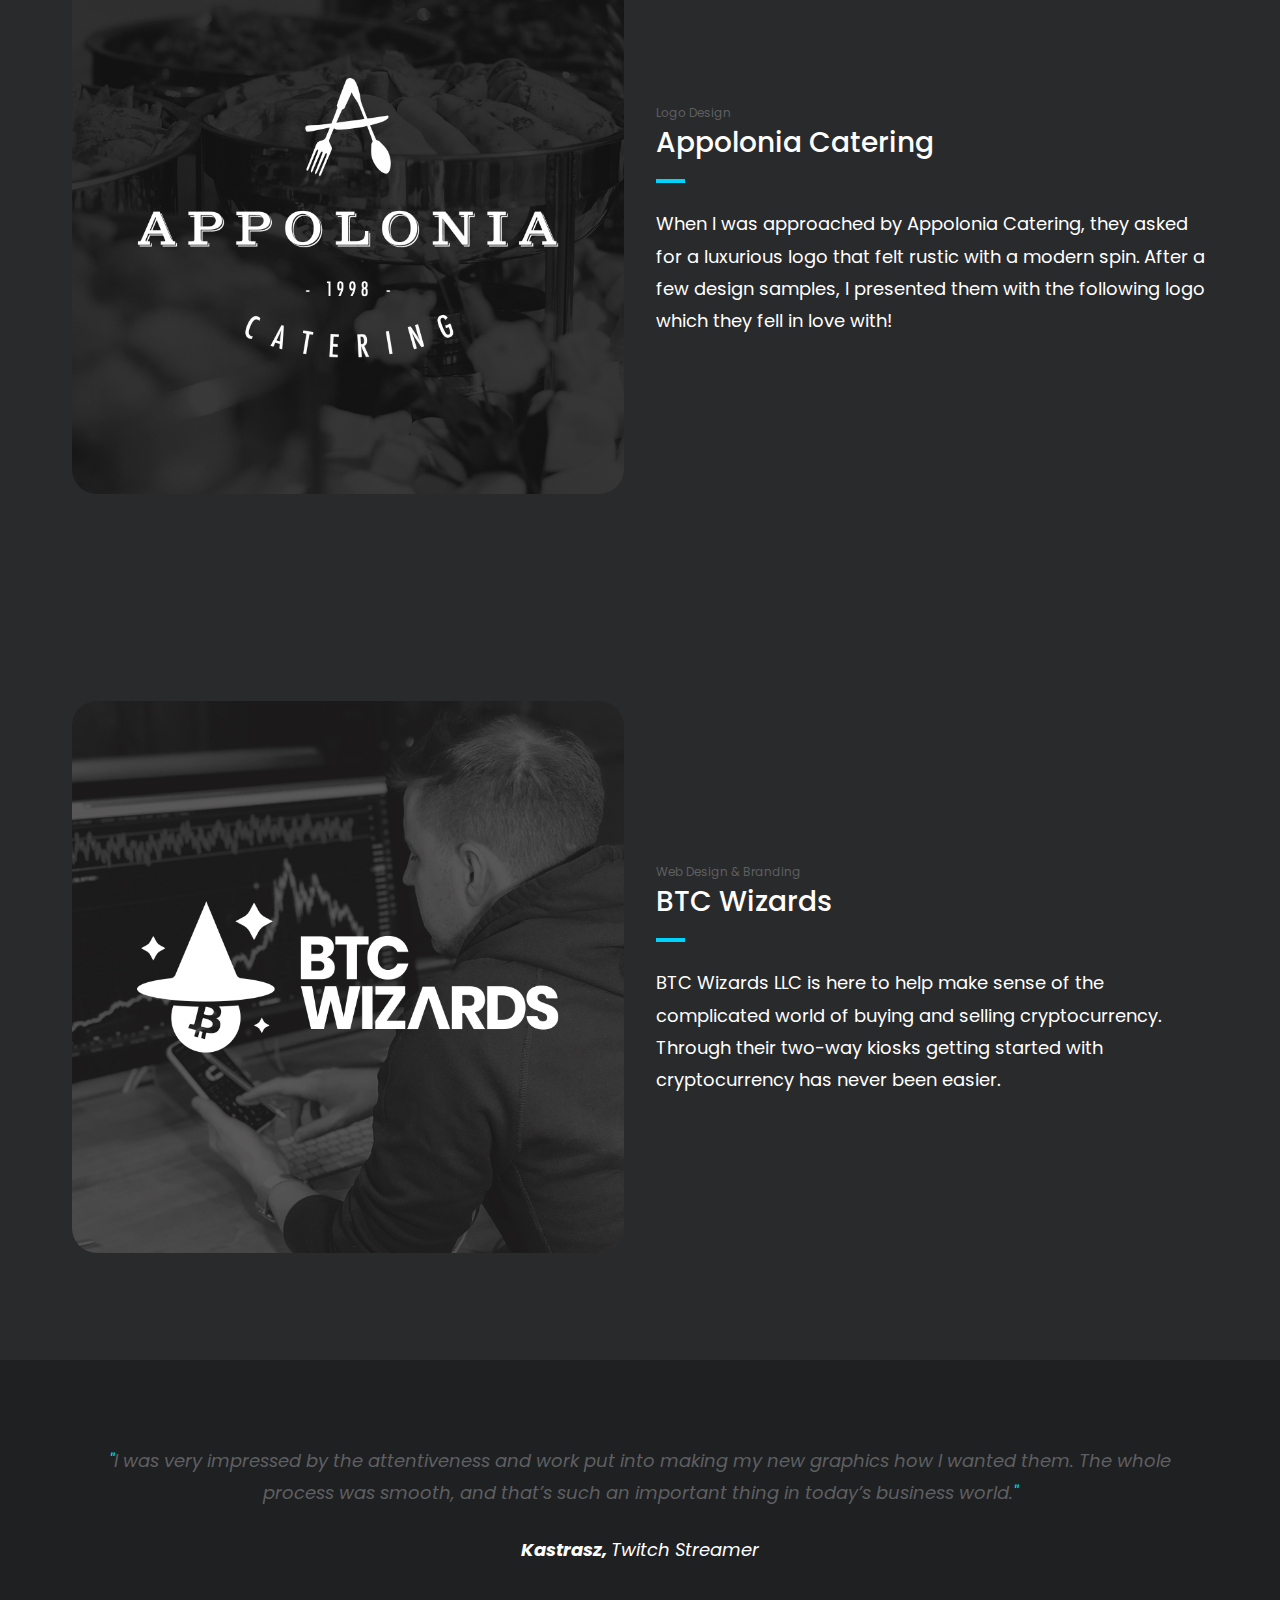
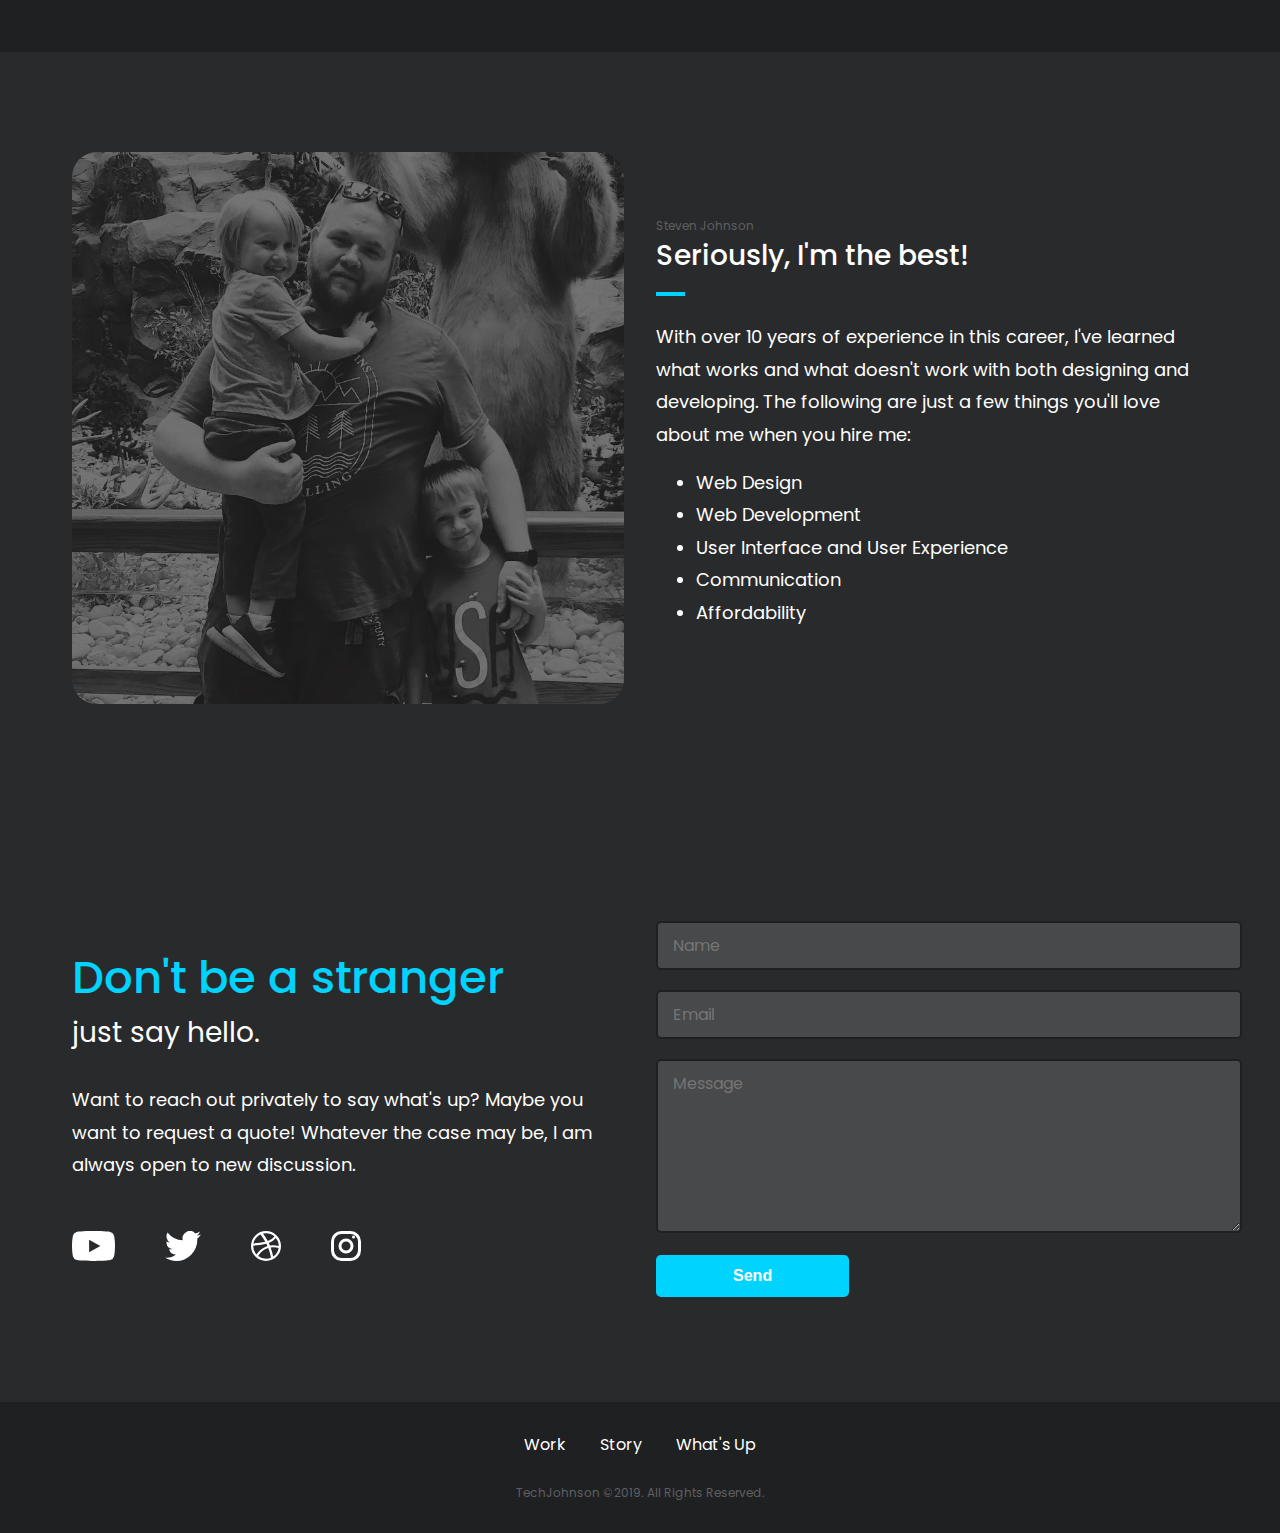
==== commit 27baf999: "failed menu" ====
--- a/index.html
+++ b/index.html
@@ -19,6 +19,39 @@
 
 </head>
 <body>
+
+    <!--Mobile Header-->
+    <div class="mobileNav">
+        <div class="container">
+            <div class="row">
+                <div class="col-xs-12">
+                    <img src="/img/close.svg" alt="" class="closeBtn">
+                </div>
+            </div>
+            <div class="row center-xs">
+                <div class="col-xs-12">
+                    <ul>
+                        <li><a href="">Work</a></li>
+                        <li><a href="">Story</a></li>
+                        <li><a href="">What's Up</a></li>
+                    </ul>
+                </div>
+            </div>
+        </div>
+    </div>
+
+    <nav class="mobileNavBar">
+        <div class="container">
+            <div class="row middle-xs">
+                <div class="col-xs-6">
+                    <img src="/img/logo.png" alt=""> 
+                </div>
+                <div class="col-xs-6 end-xs">
+                    <img src="/img/burger.svg" alt="" class="burgerMenu">
+                </div>
+            </div>
+        </div>
+    </nav>
     
     <!--Desktop Scroll Nav-->
     <nav id="nav">
@@ -28,8 +61,7 @@
                     <img src="/img/logo.png" alt="">
                 </div>
                 <div class="col-xs-7 end-xs">
-                    <a href="">Work</a>
-                    <a href="">Practice</a>
+                    <a href="//dribbble.com/techjohnson">Work</a>
                     <a href="">Story</a>
                     <a href="">What's Up</a>
                 </div>
@@ -54,8 +86,7 @@
                         <img src="/img/logo.png" alt="">
                     </div>
                     <div class="col-xs-7 end-xs">
-                        <a href="">Work</a>
-                        <a href="">Practice</a>
+                        <a href="//dribbble.com/techjohnson">Work</a>
                         <a href="">Story</a>
                         <a href="">What's Up</a>
                     </div>
@@ -211,8 +242,7 @@
         <div class="container">
             <div class="row center-xs">
                 <div class="col-xs-12">
-                    <a href="">Work</a>
-                    <a href="">Practice</a>
+                    <a href="//dribbble.com/techjohnson">Work</a>
                     <a href="">Story</a>
                     <a href="">What's Up</a>
                 </div>
@@ -263,4 +293,14 @@
         } );
     </script>
 
+<script>
+    $('.burgerMenu ').click( function() {
+        $(".mobileNav").toggleClass("show2");
+    } );
+
+    $('.closeBtn ').click( function() {
+        $(".mobileNav").toggleClass("show2");
+    } );
+</script>
+
 </html>--- a/css/main.css
+++ b/css/main.css
@@ -51,6 +51,27 @@
 
 .accent {
   color: #00D3FE;
+}
+
+@media (max-width: 1000px) {
+  .desktopNav {
+    display: none;
+  }
+  #nav {
+    display: none;
+  }
+  .playBtn {
+    display: none;
+  }
+}
+
+@media (min-width: 1000px) {
+  .desktopNav {
+    display: show;
+  }
+  .mobileNavBar {
+    display: none;
+  }
 }
 
 .desktopHeader {
@@ -102,6 +123,90 @@
 
 .desktopHero img {
   cursor: pointer;
+}
+
+.lightBox {
+  background: rgba(0, 0, 0, 0.5);
+  height: 100vh;
+  width: 100%;
+  top: 0;
+  overflow: hidden;
+  position: fixed;
+  z-index: 9998;
+  display: -webkit-box;
+  display: -ms-flexbox;
+  display: flex;
+  -webkit-box-pack: center;
+      -ms-flex-pack: center;
+          justify-content: center;
+  -webkit-box-align: center;
+      -ms-flex-align: center;
+          align-items: center;
+  display: none;
+}
+
+.show {
+  display: -webkit-box;
+  display: -ms-flexbox;
+  display: flex;
+  -webkit-box-pack: center;
+      -ms-flex-pack: center;
+          justify-content: center;
+  -webkit-box-align: center;
+      -ms-flex-align: center;
+          align-items: center;
+}
+
+.show2 {
+  display: -webkit-box;
+  display: -ms-flexbox;
+  display: flex;
+}
+
+.mobileNavBar {
+  padding: 25px 0;
+  position: fixed;
+  background: #292A2C;
+  width: 100%;
+  z-index: 99;
+}
+
+.mobileNavBar .burgerMenu {
+  width: 25px;
+}
+
+.mobileNav {
+  background: #292A2C;
+  height: 100vh;
+  top: 0;
+  overflow-x: hidden;
+  position: fixed;
+  width: 100%;
+  z-index: 9999;
+  display: none;
+}
+
+.mobileNav .closeBtn {
+  position: fixed;
+  width: 25px;
+  top: 25px;
+  right: 30px;
+}
+
+.mobileNav ul {
+  list-style: none;
+  padding: 0;
+  margin: 0;
+}
+
+.mobileNav ul li {
+  padding: 15px 0;
+}
+
+.mobileNav ul a {
+  font-size: 1.25rem;
+  color: white;
+  text-decoration: none;
 }
 
 .leftPic {
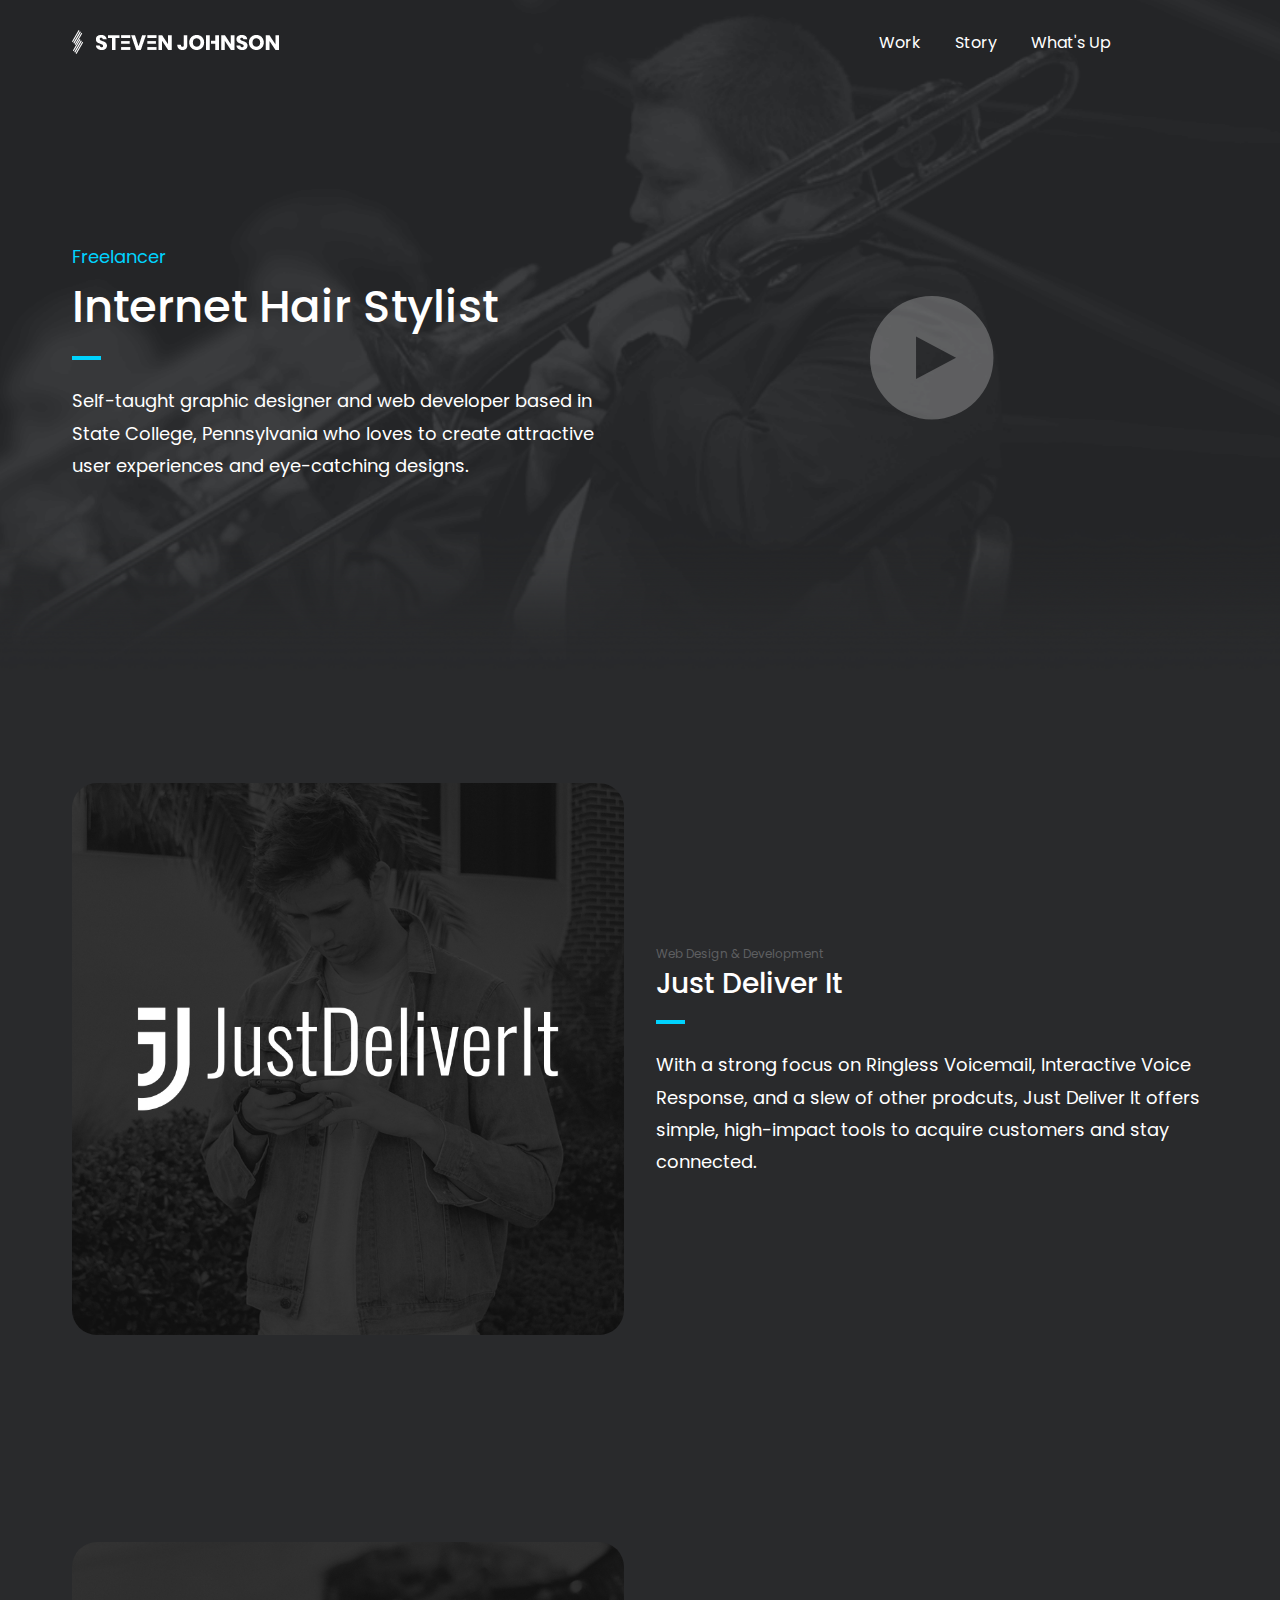
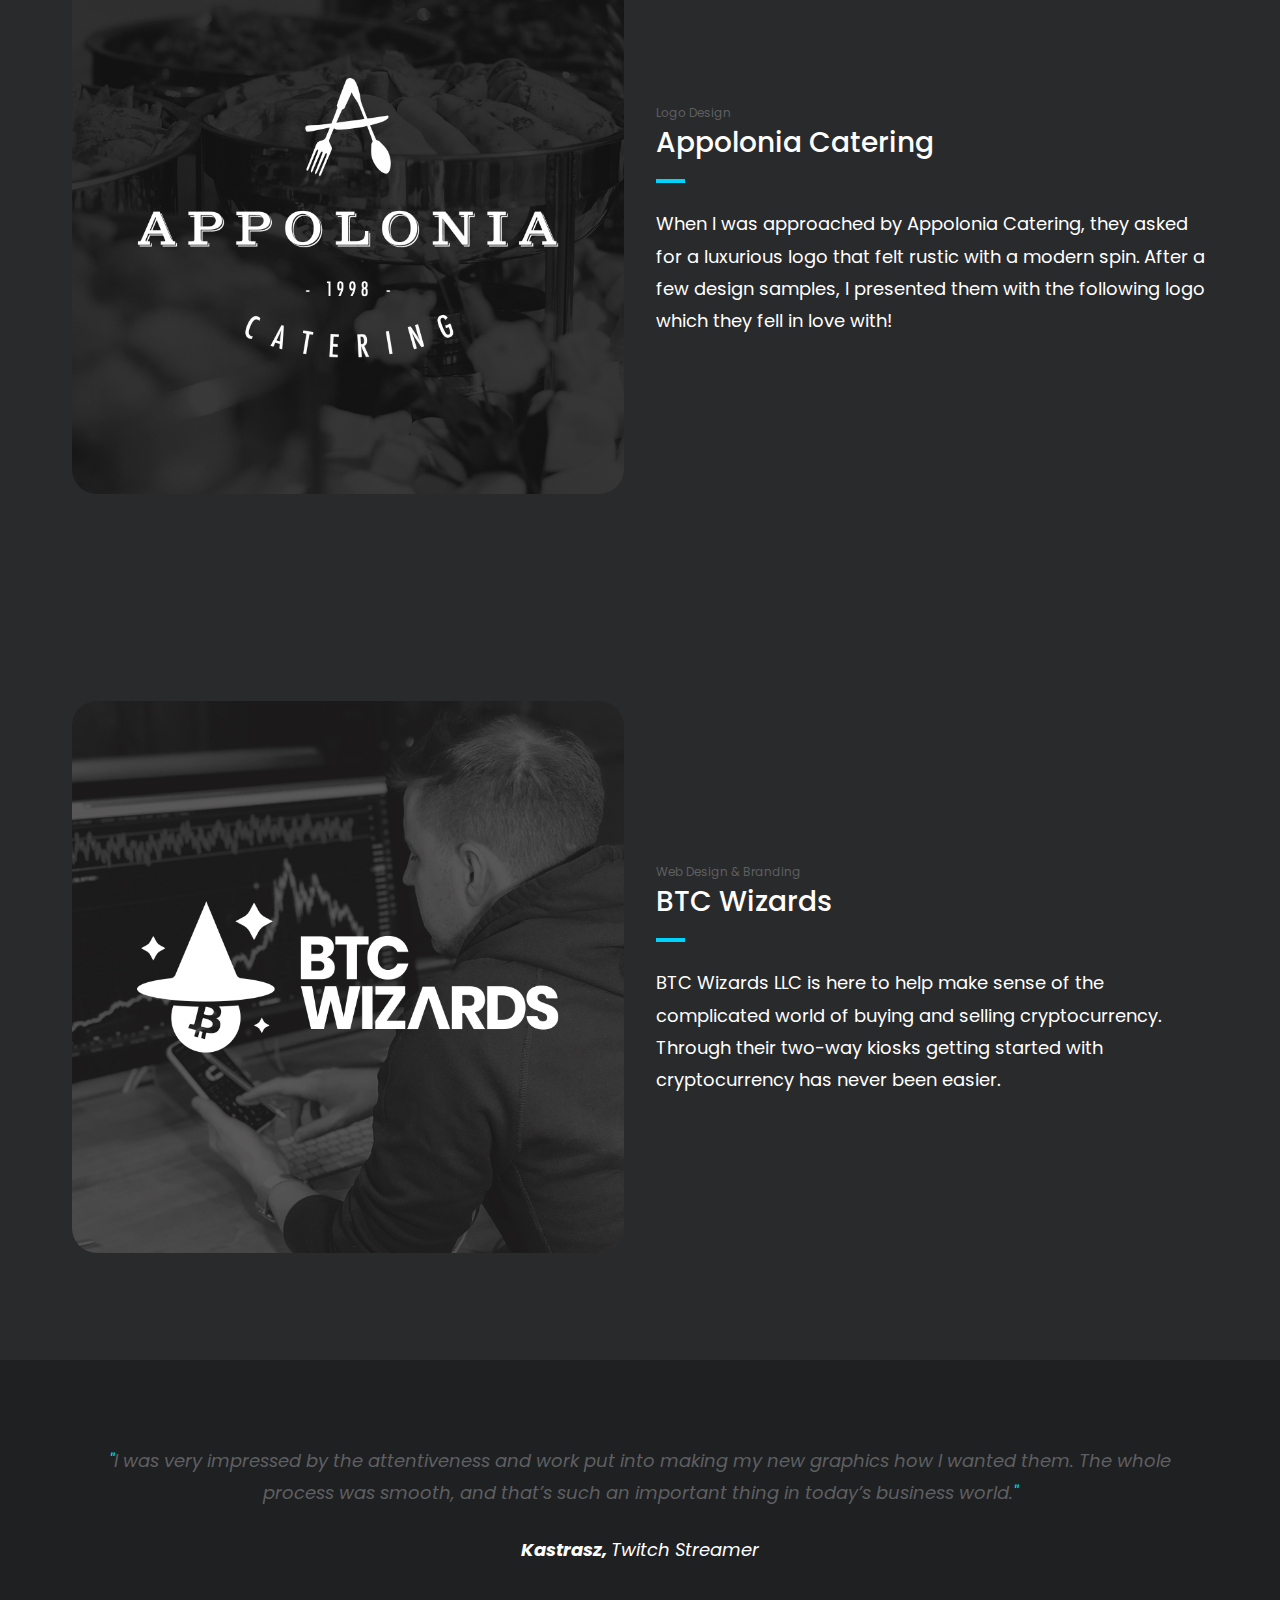
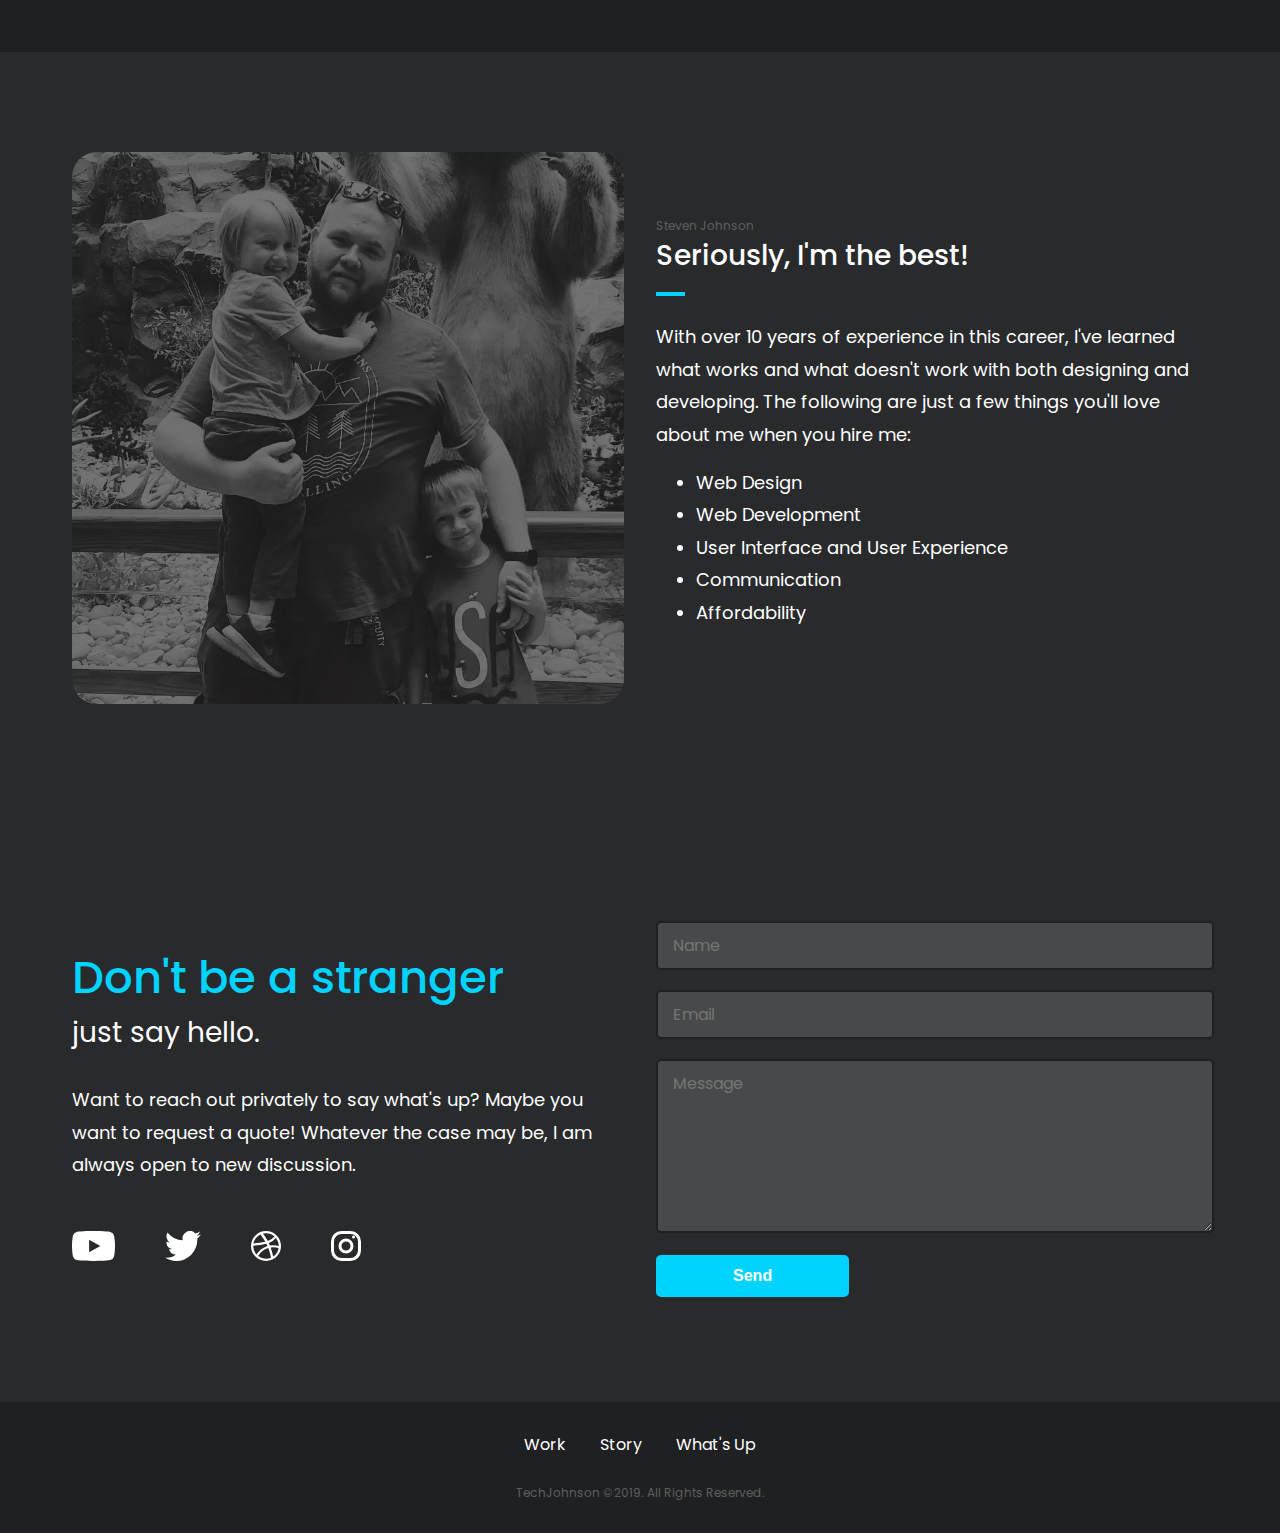
==== commit f80a3075: "Facebook Pixel" ====
--- a/index.html
+++ b/index.html
@@ -17,6 +17,24 @@
     <!--G Suite Tag-->
     <meta name="google-site-verification" content="7ZnRMArI055oeHJo3_UqyJTRLt08AL0y_a7MCqeFN3E" />
 
+    <!-- Facebook Pixel Code -->
+<script>
+    !function(f,b,e,v,n,t,s)
+    {if(f.fbq)return;n=f.fbq=function(){n.callMethod?
+    n.callMethod.apply(n,arguments):n.queue.push(arguments)};
+    if(!f._fbq)f._fbq=n;n.push=n;n.loaded=!0;n.version='2.0';
+    n.queue=[];t=b.createElement(e);t.async=!0;
+    t.src=v;s=b.getElementsByTagName(e)[0];
+    s.parentNode.insertBefore(t,s)}(window, document,'script',
+    'https://connect.facebook.net/en_US/fbevents.js');
+    fbq('init', '400433160825127');
+    fbq('track', 'PageView');
+  </script>
+  <noscript><img height="1" width="1" style="display:none"
+    src="https://www.facebook.com/tr?id=400433160825127&ev=PageView&noscript=1"
+  /></noscript>
+  <!-- End Facebook Pixel Code -->
+
 </head>
 <body>
 
@@ -72,7 +90,7 @@
     <!--Desktop Header-->
     <div class="lightBox">
         <div class="contentBox">
-            <iframe width="960" height="620" src="https://www.youtube.com/embed/88zU4cQES7k?rel=0;&autoplay=1" frameborder="0" allowfullscreen include></iframe>
+            <iframe width="960" height="620" src="https://www.youtube.com/embed/JaS33mN8BRM?rel=0;&autoplay=1" frameborder="0" allowfullscreen include></iframe>
         </div>
     </div>
 
--- a/css/main.css
+++ b/css/main.css
@@ -157,12 +157,6 @@
           align-items: center;
 }
 
-.show2 {
-  display: -webkit-box;
-  display: -ms-flexbox;
-  display: flex;
-}
-
 .mobileNavBar {
   padding: 25px 0;
   position: fixed;
@@ -186,6 +180,12 @@
   display: none;
 }
 
+.mobileNav.show2 {
+  display: -webkit-box;
+  display: -ms-flexbox;
+  display: flex;
+}
+
 .mobileNav .closeBtn {
   position: fixed;
   width: 25px;
@@ -296,7 +296,7 @@
 }
 
 .contactArea input {
-  width: 100%;
+  width: 95%;
   font-size: 1rem;
   font-family: 'Poppins', sans-serif;
   color: white;
@@ -312,7 +312,7 @@
 }
 
 .contactArea textarea {
-  width: 100%;
+  width: 95%;
   height: 150px;
   font-size: 1rem;
   font-family: 'Poppins', sans-serif;
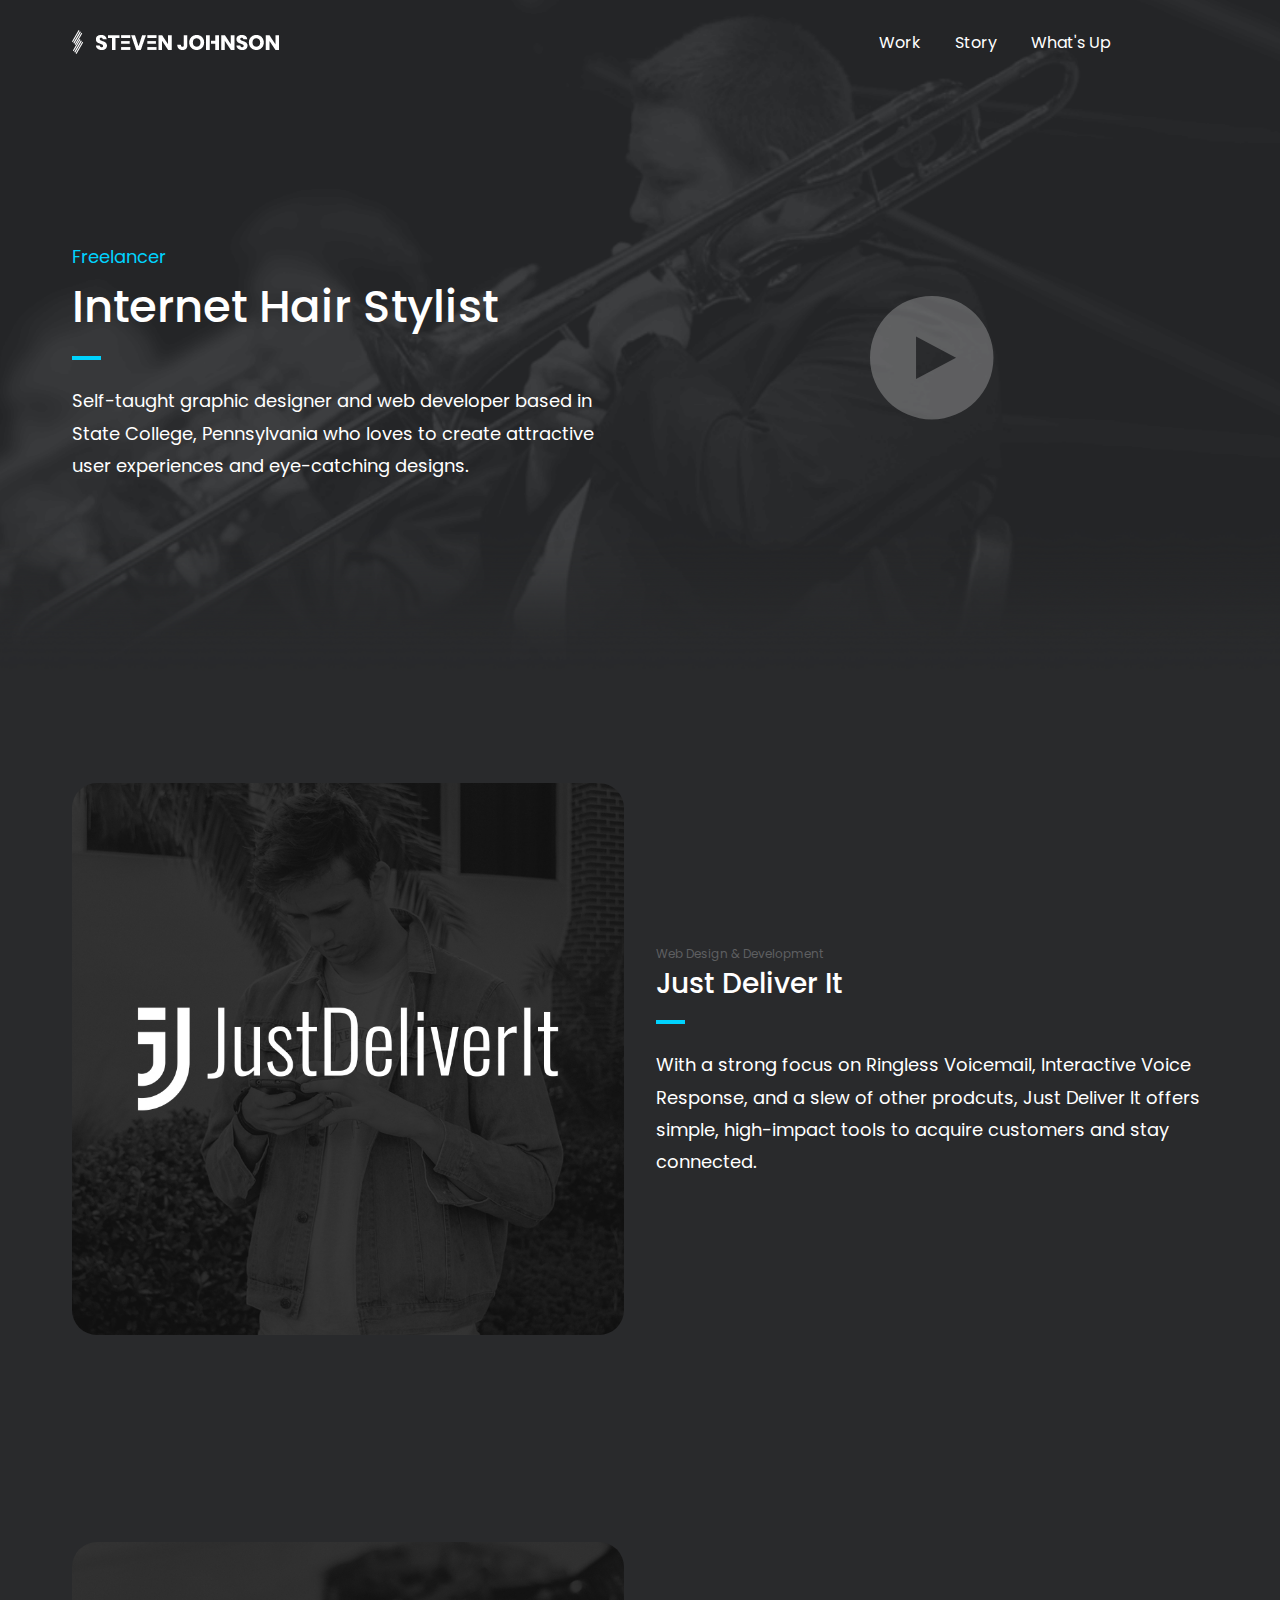
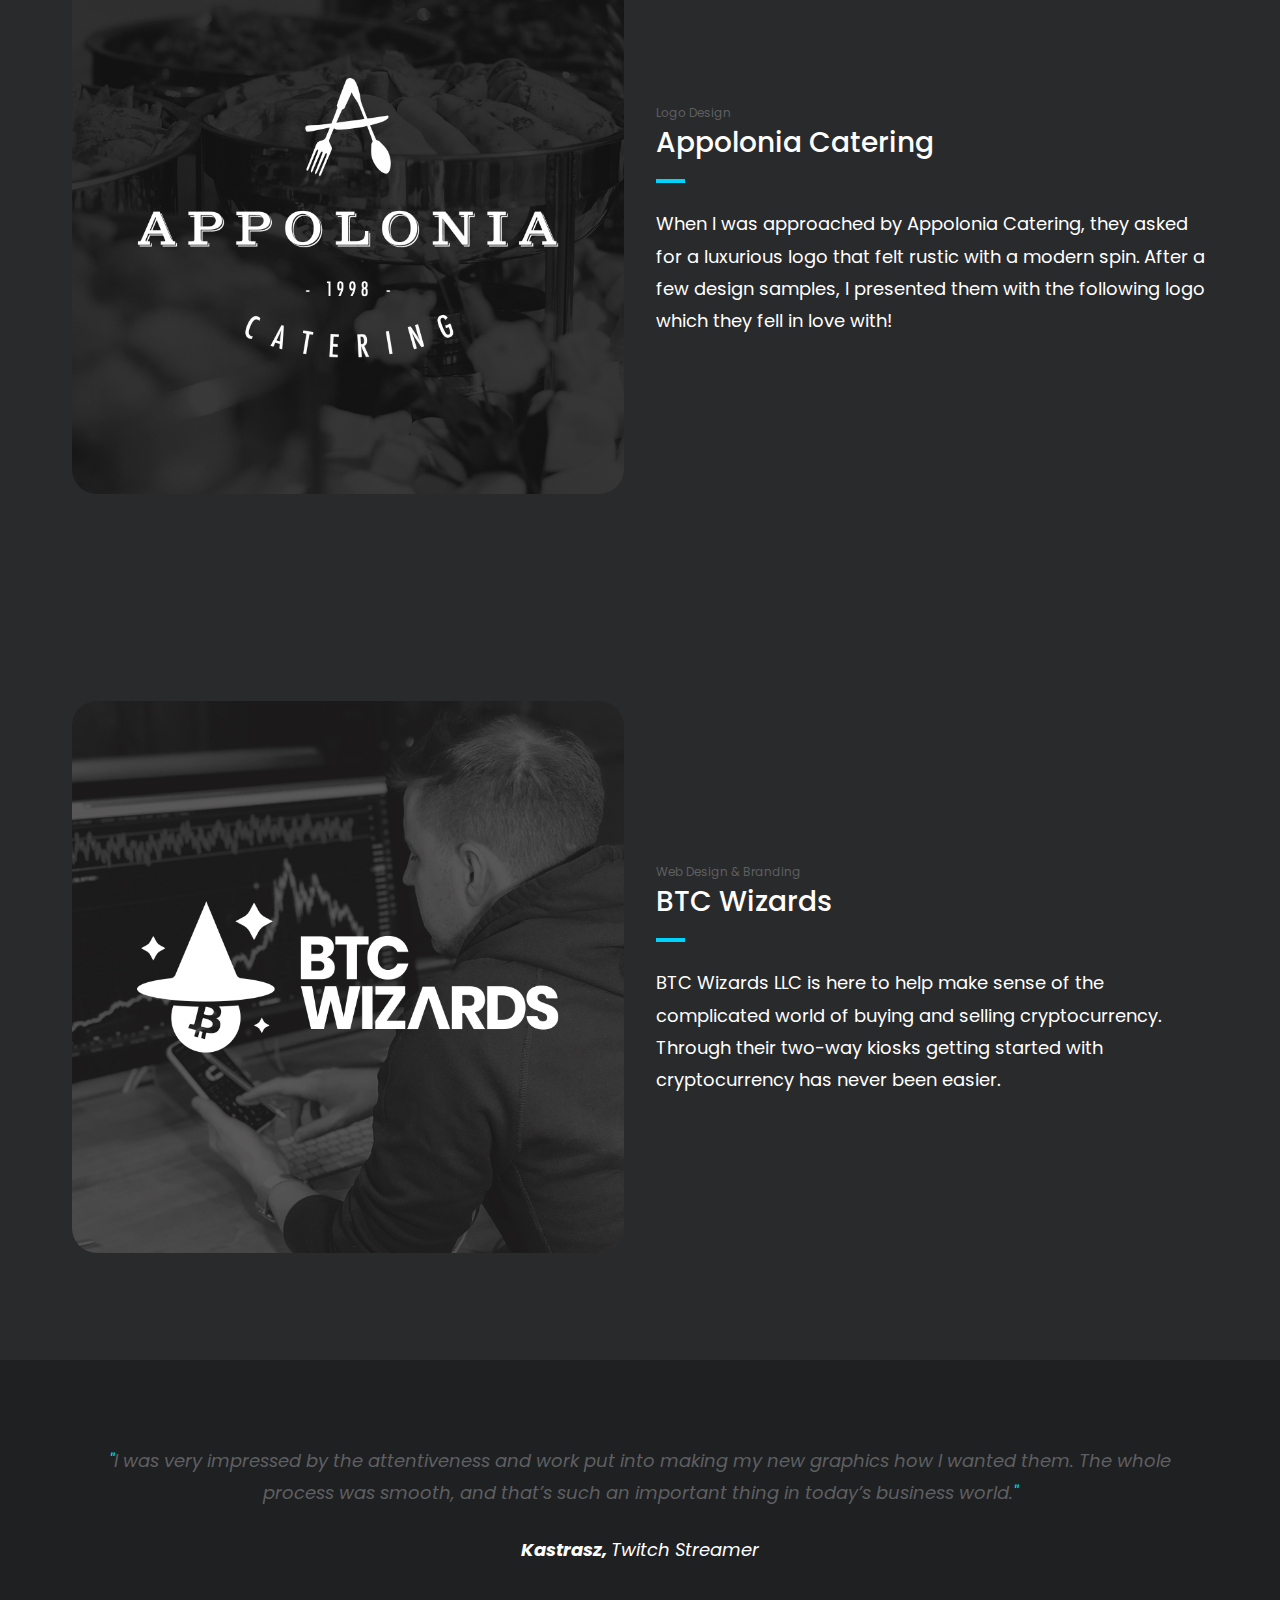
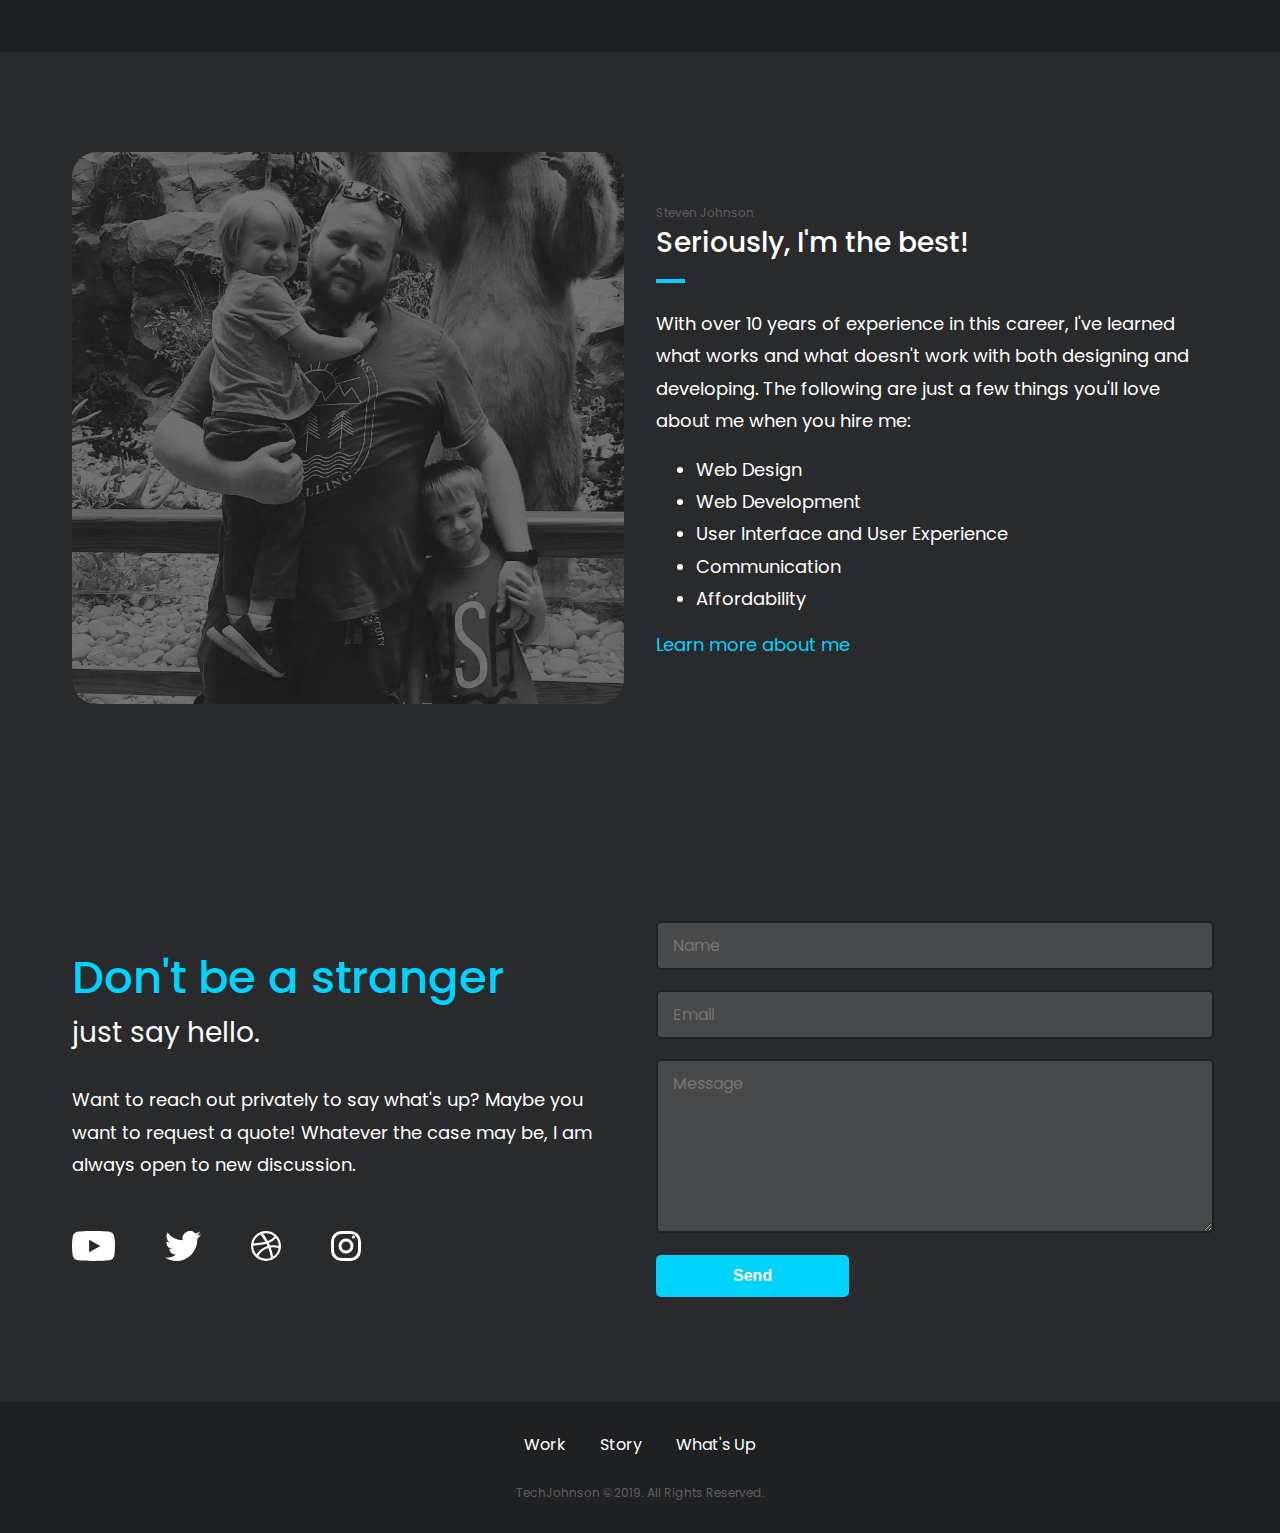
==== commit 105edc0e: "homepage link updated" ====
--- a/index.html
+++ b/index.html
@@ -207,6 +207,7 @@
                         <li>Communication</li>
                         <li>Affordability</li>
                     </ul>
+                    <a href="my-story">Learn more about me</a>
                 </div>
             </div>
         </div>
--- a/css/main.css
+++ b/css/main.css
@@ -231,6 +231,12 @@
   line-height: 1.8;
 }
 
+.leftPic a {
+  color: #00D3FE;
+  text-decoration: none;
+  font-size: 1.125rem;
+}
+
 .testimonial {
   padding: 85px 0;
   background: #1F2022;
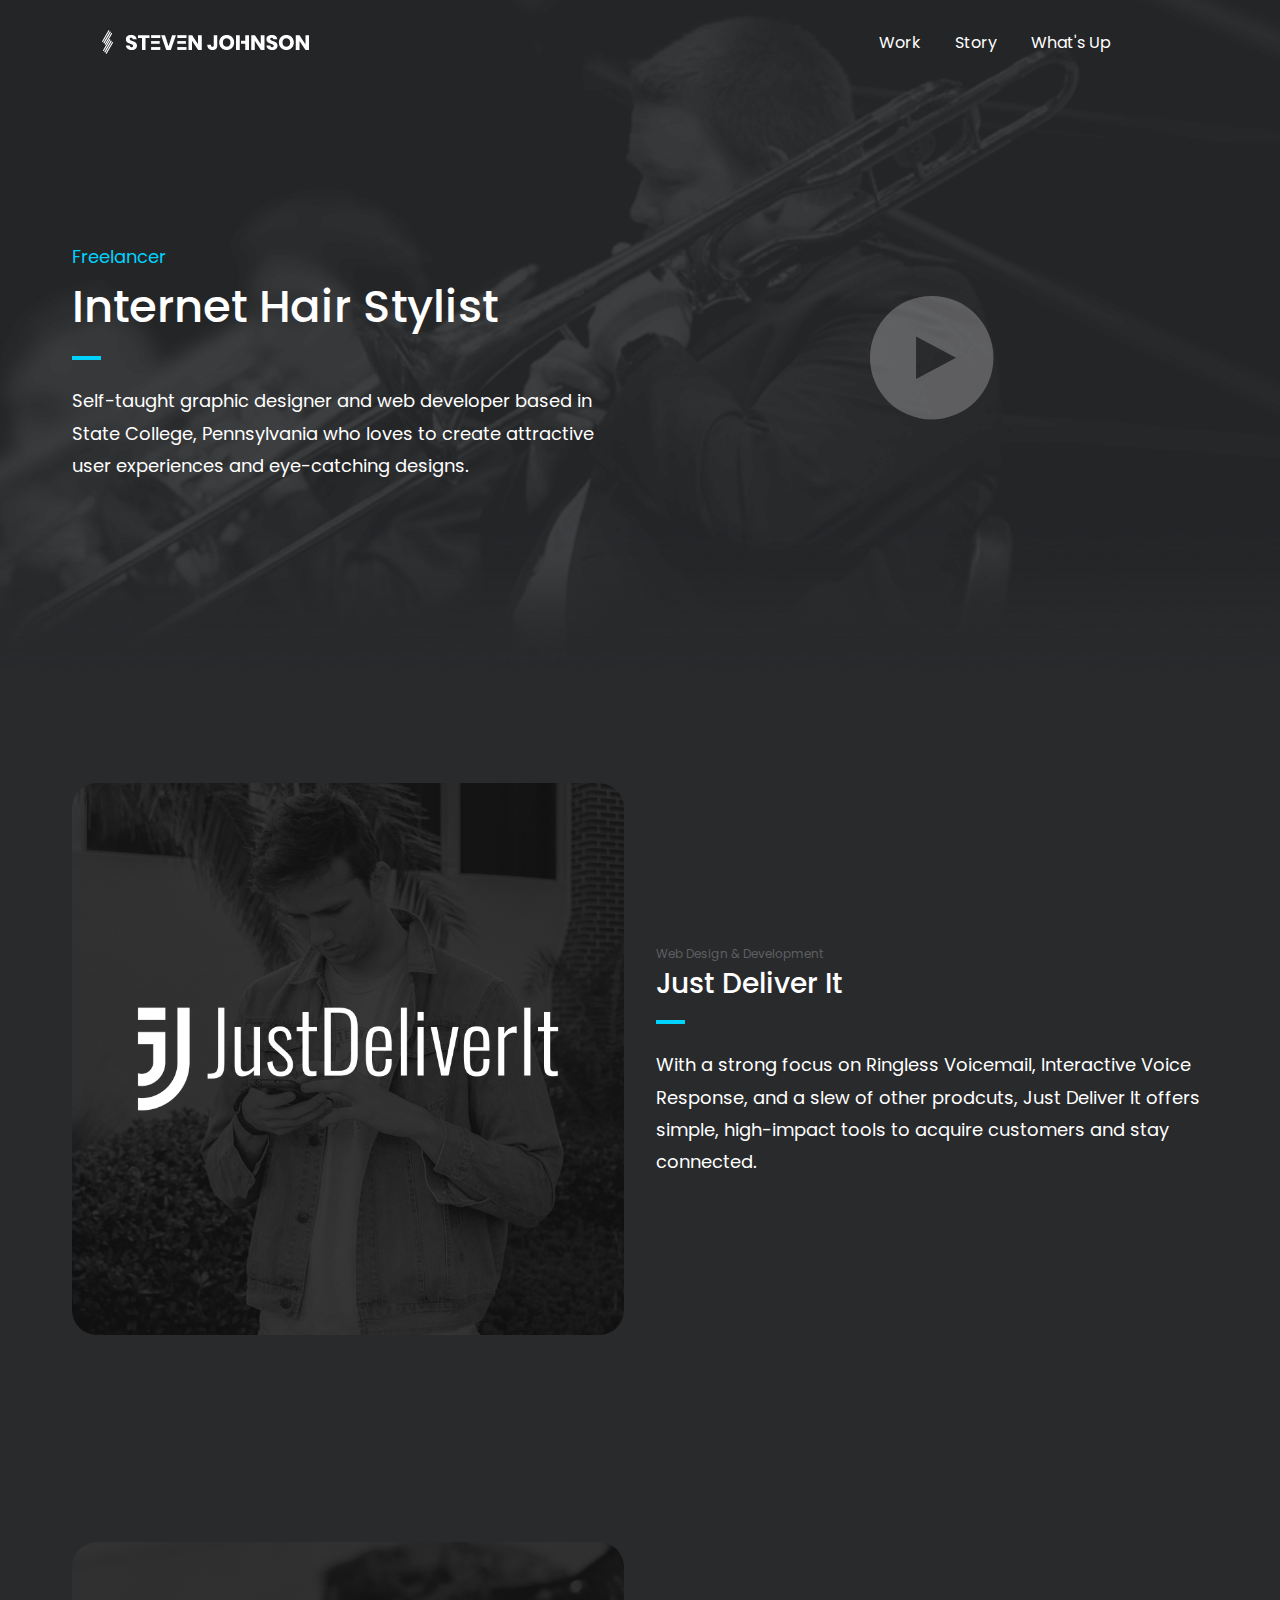
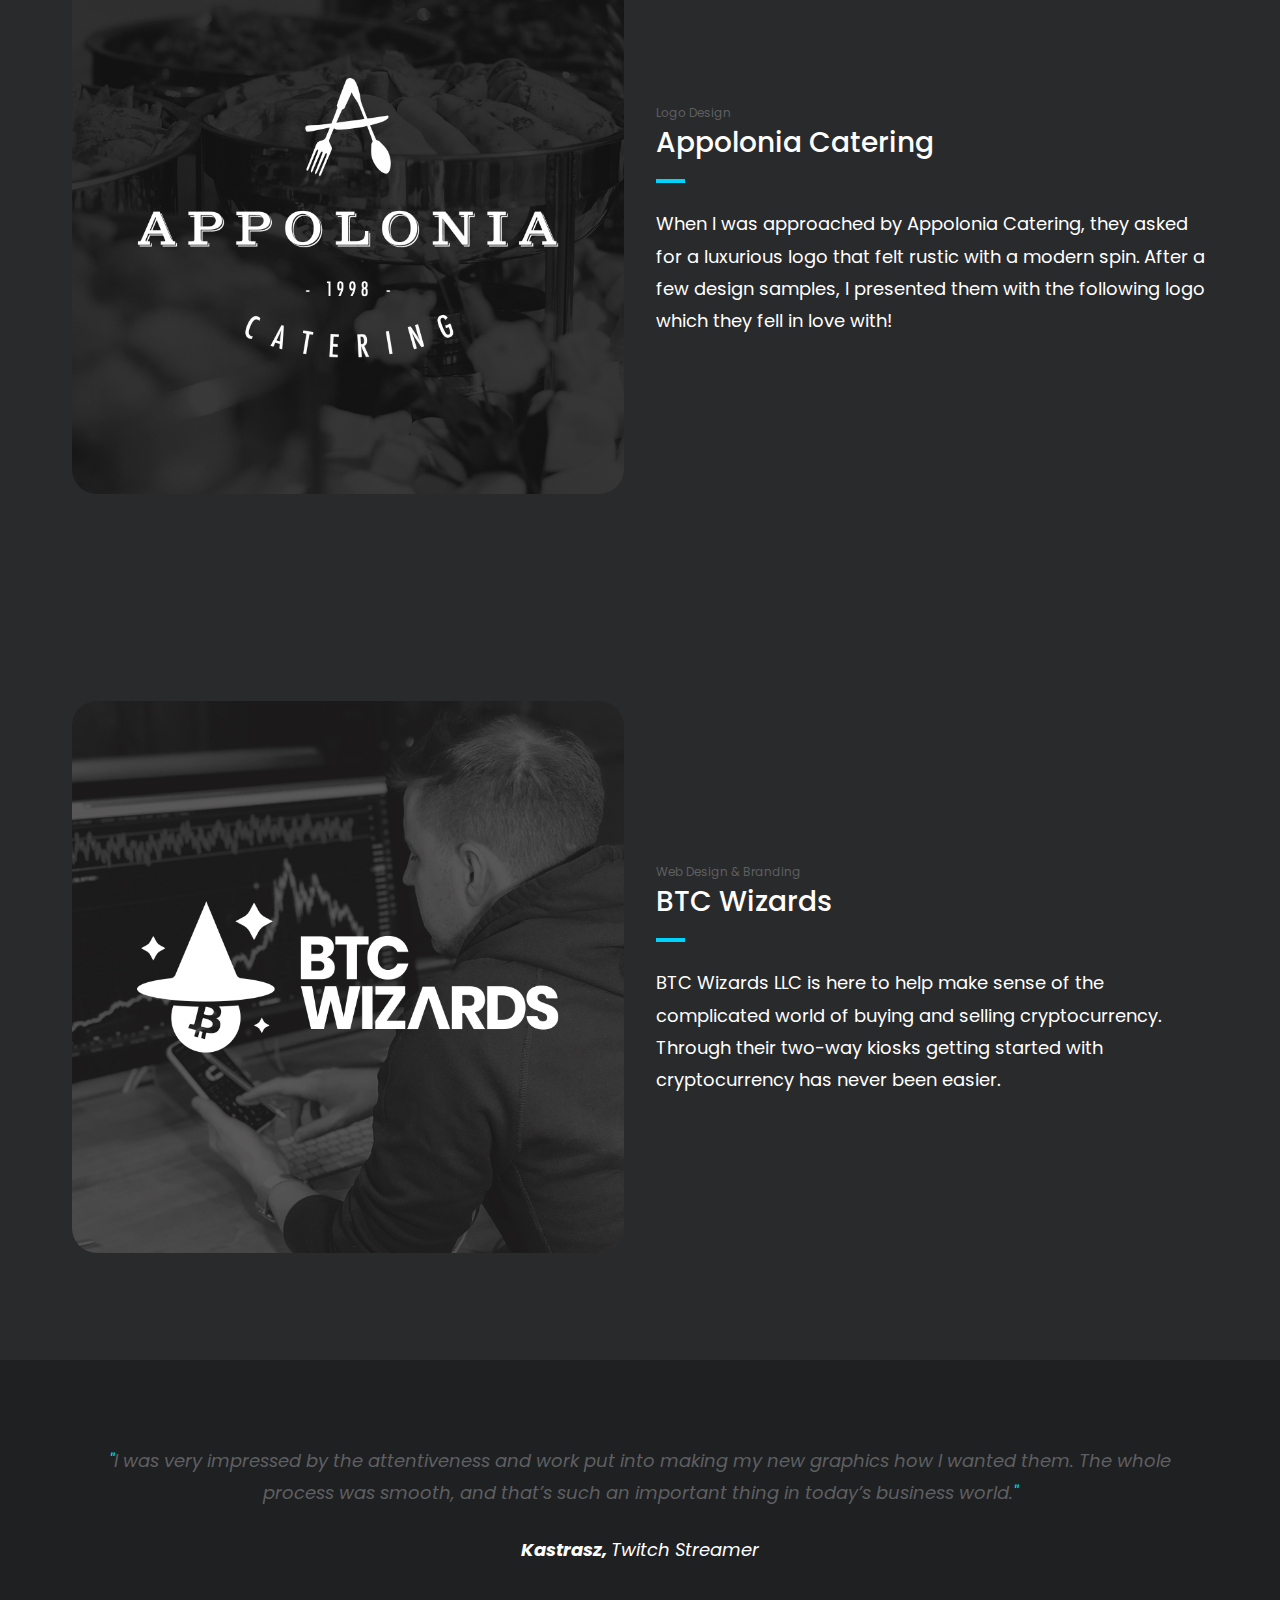
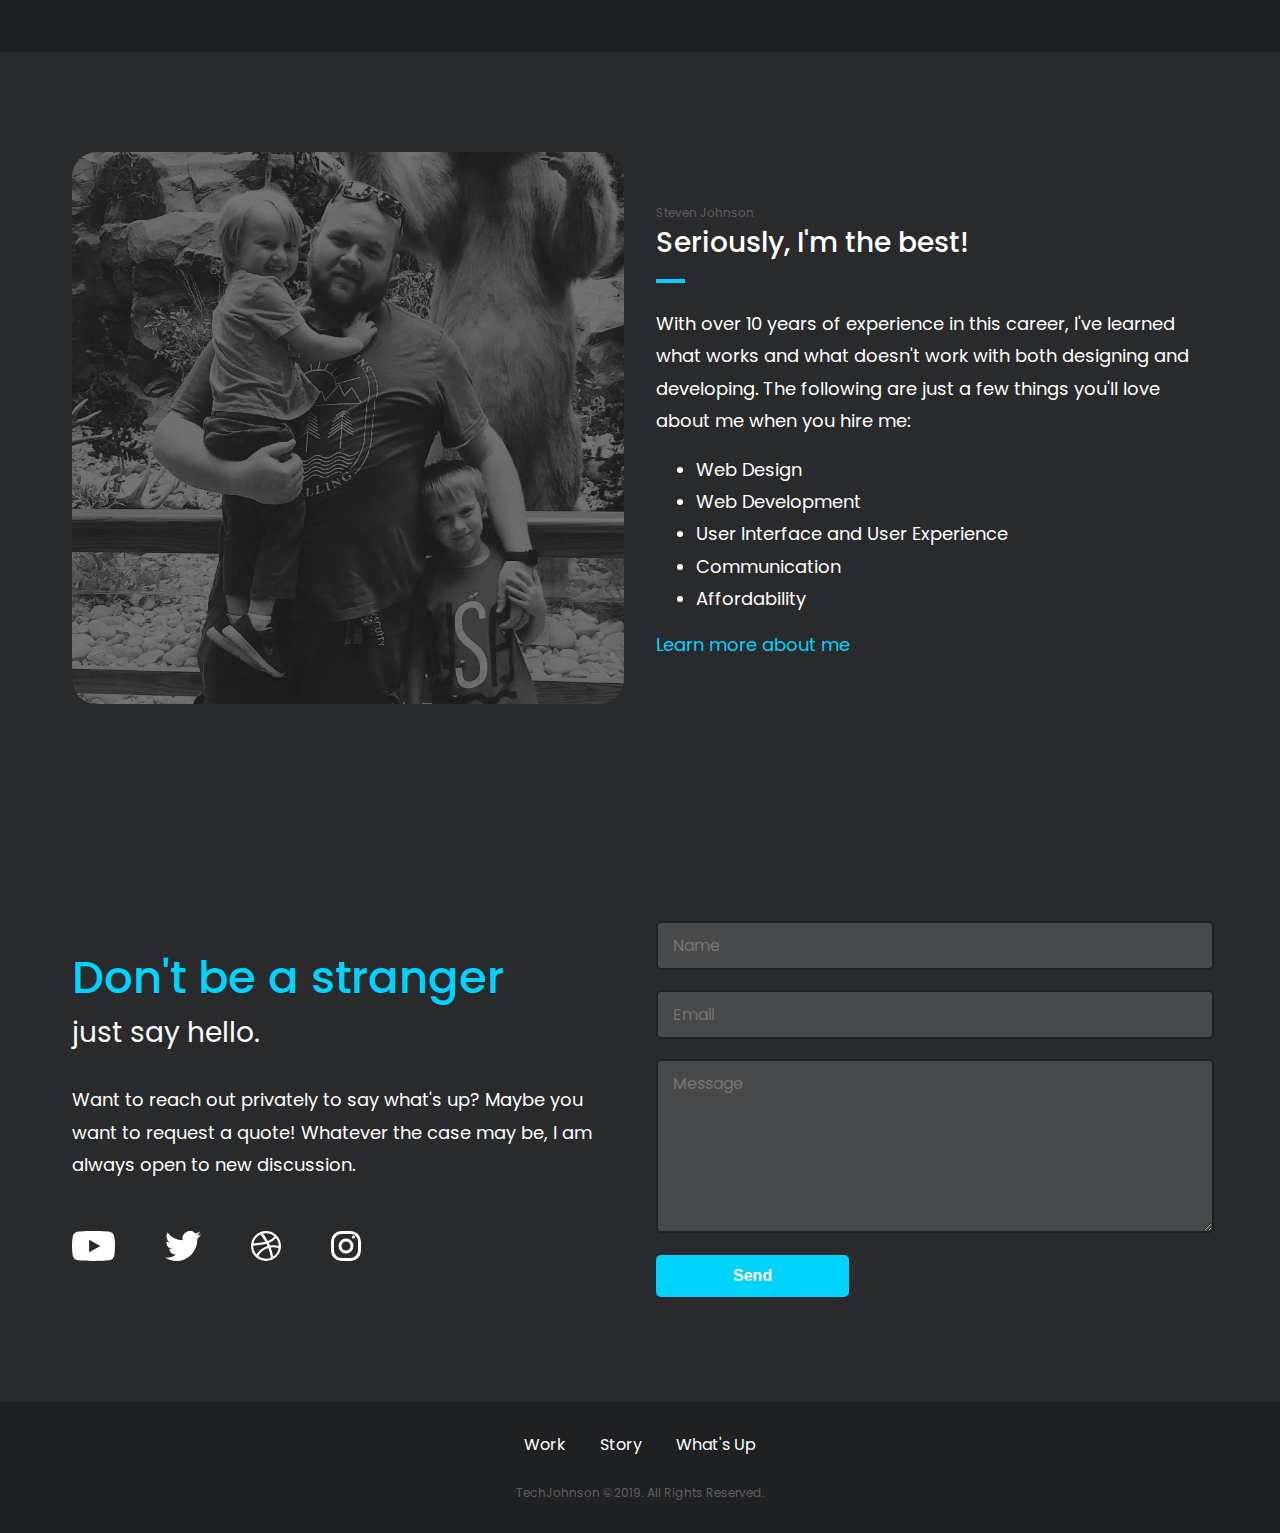
==== commit 91516907: "Update index.html" ====
--- a/index.html
+++ b/index.html
@@ -43,15 +43,15 @@
         <div class="container">
             <div class="row">
                 <div class="col-xs-12">
-                    <img src="/img/close.svg" alt="" class="closeBtn">
+                    <img src="/img/close.svg" alt="Close Menu" class="closeBtn">
                 </div>
             </div>
             <div class="row center-xs">
                 <div class="col-xs-12">
                     <ul>
-                        <li><a href="">Work</a></li>
-                        <li><a href="">Story</a></li>
-                        <li><a href="">What's Up</a></li>
+                        <li><a href="//dribbble.com/techjohnson">Work</a></li>
+                        <li><a href="my-story">Story</a></li>
+                        <li><a href="#whatsUp">What's Up</a></li>
                     </ul>
                 </div>
             </div>
@@ -62,10 +62,10 @@
         <div class="container">
             <div class="row middle-xs">
                 <div class="col-xs-6">
-                    <img src="/img/logo.png" alt=""> 
+                    <a href="/" id="logo"><img src="/img/logo.png" alt="Steven Johnson Logo"></a>
                 </div>
                 <div class="col-xs-6 end-xs">
-                    <img src="/img/burger.svg" alt="" class="burgerMenu">
+                    <img src="/img/burger.svg" alt="Open Menu" class="burgerMenu">
                 </div>
             </div>
         </div>
@@ -76,12 +76,12 @@
         <div class="container">
             <div class="row">
                 <div class="col-xs-4">
-                    <img src="/img/logo.png" alt="">
+                    <a href="/" id="logo"><img src="/img/logo.png" alt="Steven Johnson Logo"></a>
                 </div>
                 <div class="col-xs-7 end-xs">
                     <a href="//dribbble.com/techjohnson">Work</a>
-                    <a href="">Story</a>
-                    <a href="">What's Up</a>
+                    <a href="my-story">Story</a>
+                    <a href="#whatsUp">What's Up</a>
                 </div>
             </div>
         </div>
@@ -90,7 +90,7 @@
     <!--Desktop Header-->
     <div class="lightBox">
         <div class="contentBox">
-            <iframe width="960" height="620" src="https://www.youtube.com/embed/JaS33mN8BRM?rel=0;&autoplay=1" frameborder="0" allowfullscreen include></iframe>
+            <iframe width="960" height="620" src="https://www.youtube.com/embed/fAYtGsZSQVI?rel=0;&autoplay=1" frameborder="0" allowfullscreen include></iframe>
         </div>
     </div>
 
@@ -101,12 +101,12 @@
             <nav class="desktopNav">
                 <div class="row">
                     <div class="col-xs-4">
-                        <img src="/img/logo.png" alt="">
+                        <a href="/" id="logo"><img src="/img/logo.png" alt="Steven Johnson Logo"></a>
                     </div>
                     <div class="col-xs-7 end-xs">
                         <a href="//dribbble.com/techjohnson">Work</a>
-                        <a href="">Story</a>
-                        <a href="">What's Up</a>
+                        <a href="my-story">Story</a>
+                        <a href="#whatsUp">What's Up</a>
                     </div>
                 </div>
             </nav>
@@ -214,7 +214,7 @@
     </section>
 
     <!--Contact Area-->
-    <section class="contactArea">
+    <section class="contactArea" id="whatsUp">
         <div class="container">
             <div class="row middle-xs">
                 <div class="col-xs-12 col-md-6">
@@ -262,7 +262,7 @@
             <div class="row center-xs">
                 <div class="col-xs-12">
                     <a href="//dribbble.com/techjohnson">Work</a>
-                    <a href="">Story</a>
+                    <a href="my-story">Story</a>
                     <a href="">What's Up</a>
                 </div>
             </div>
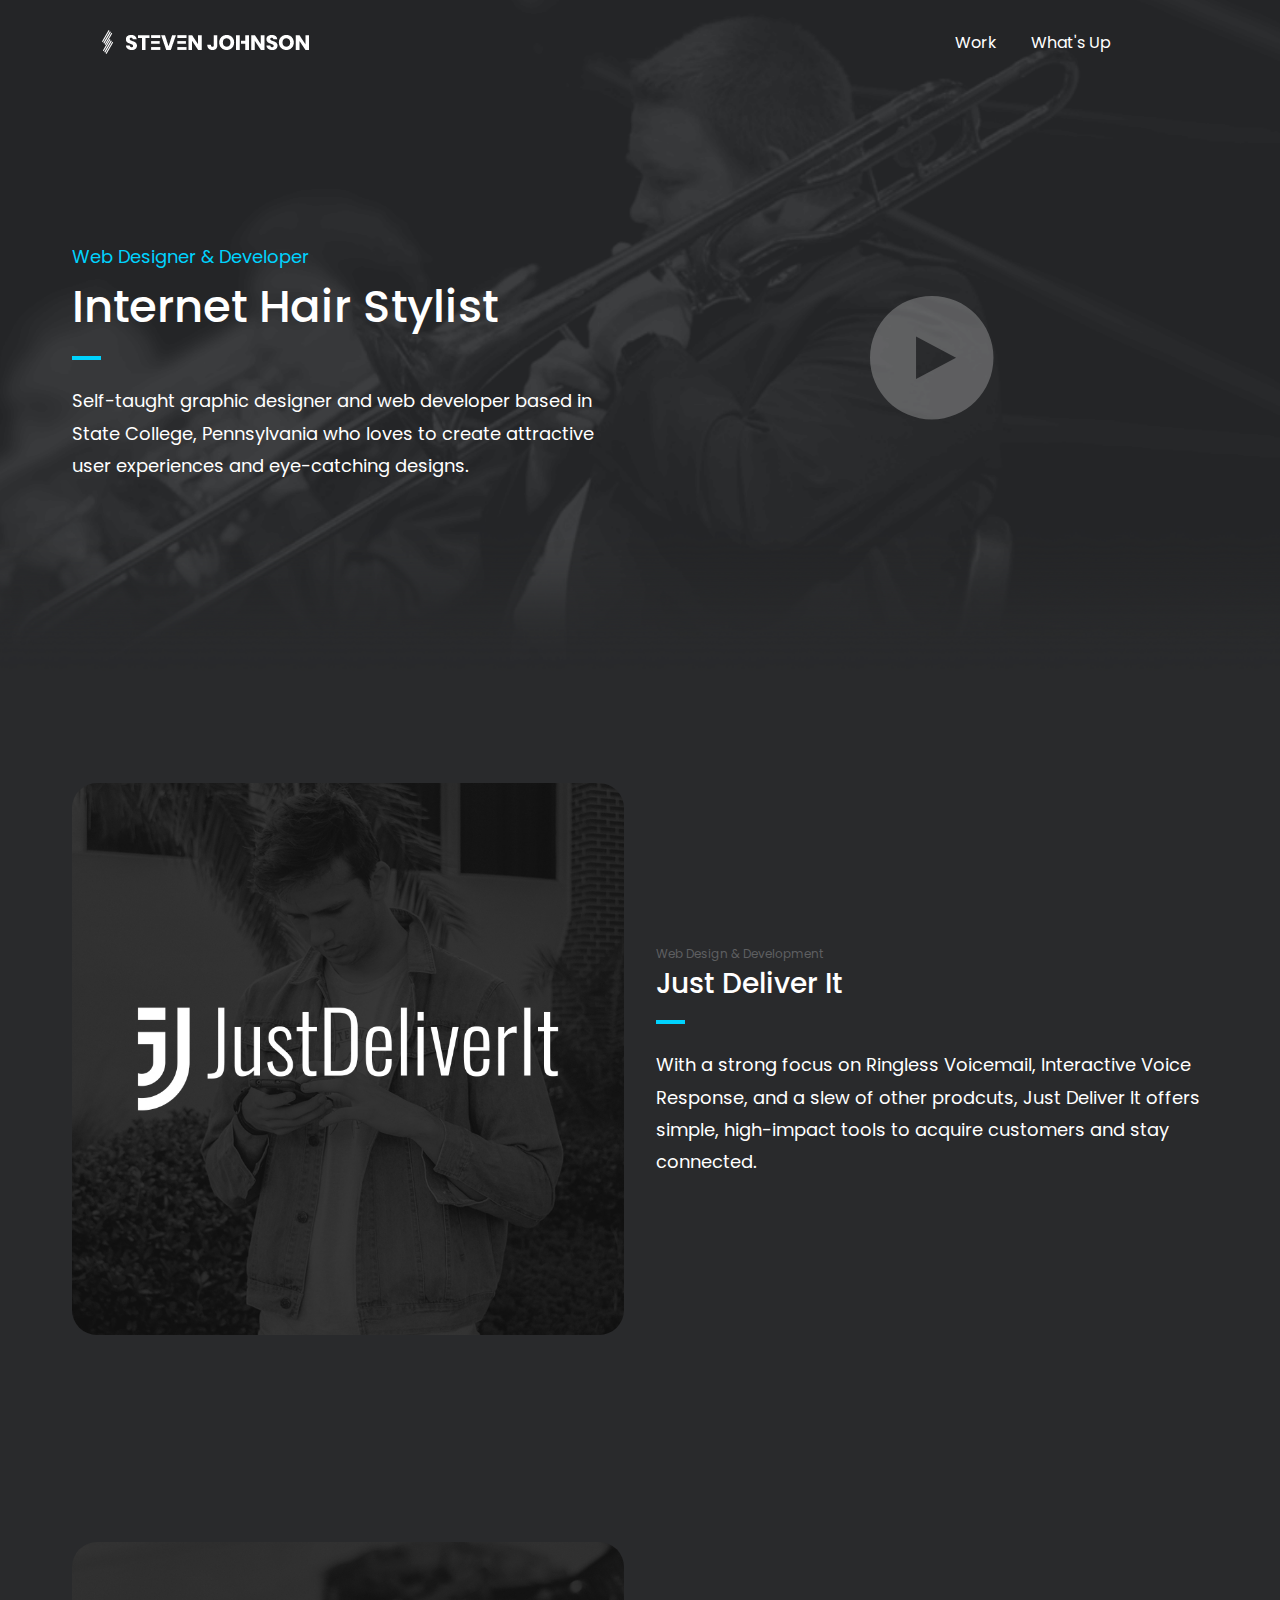
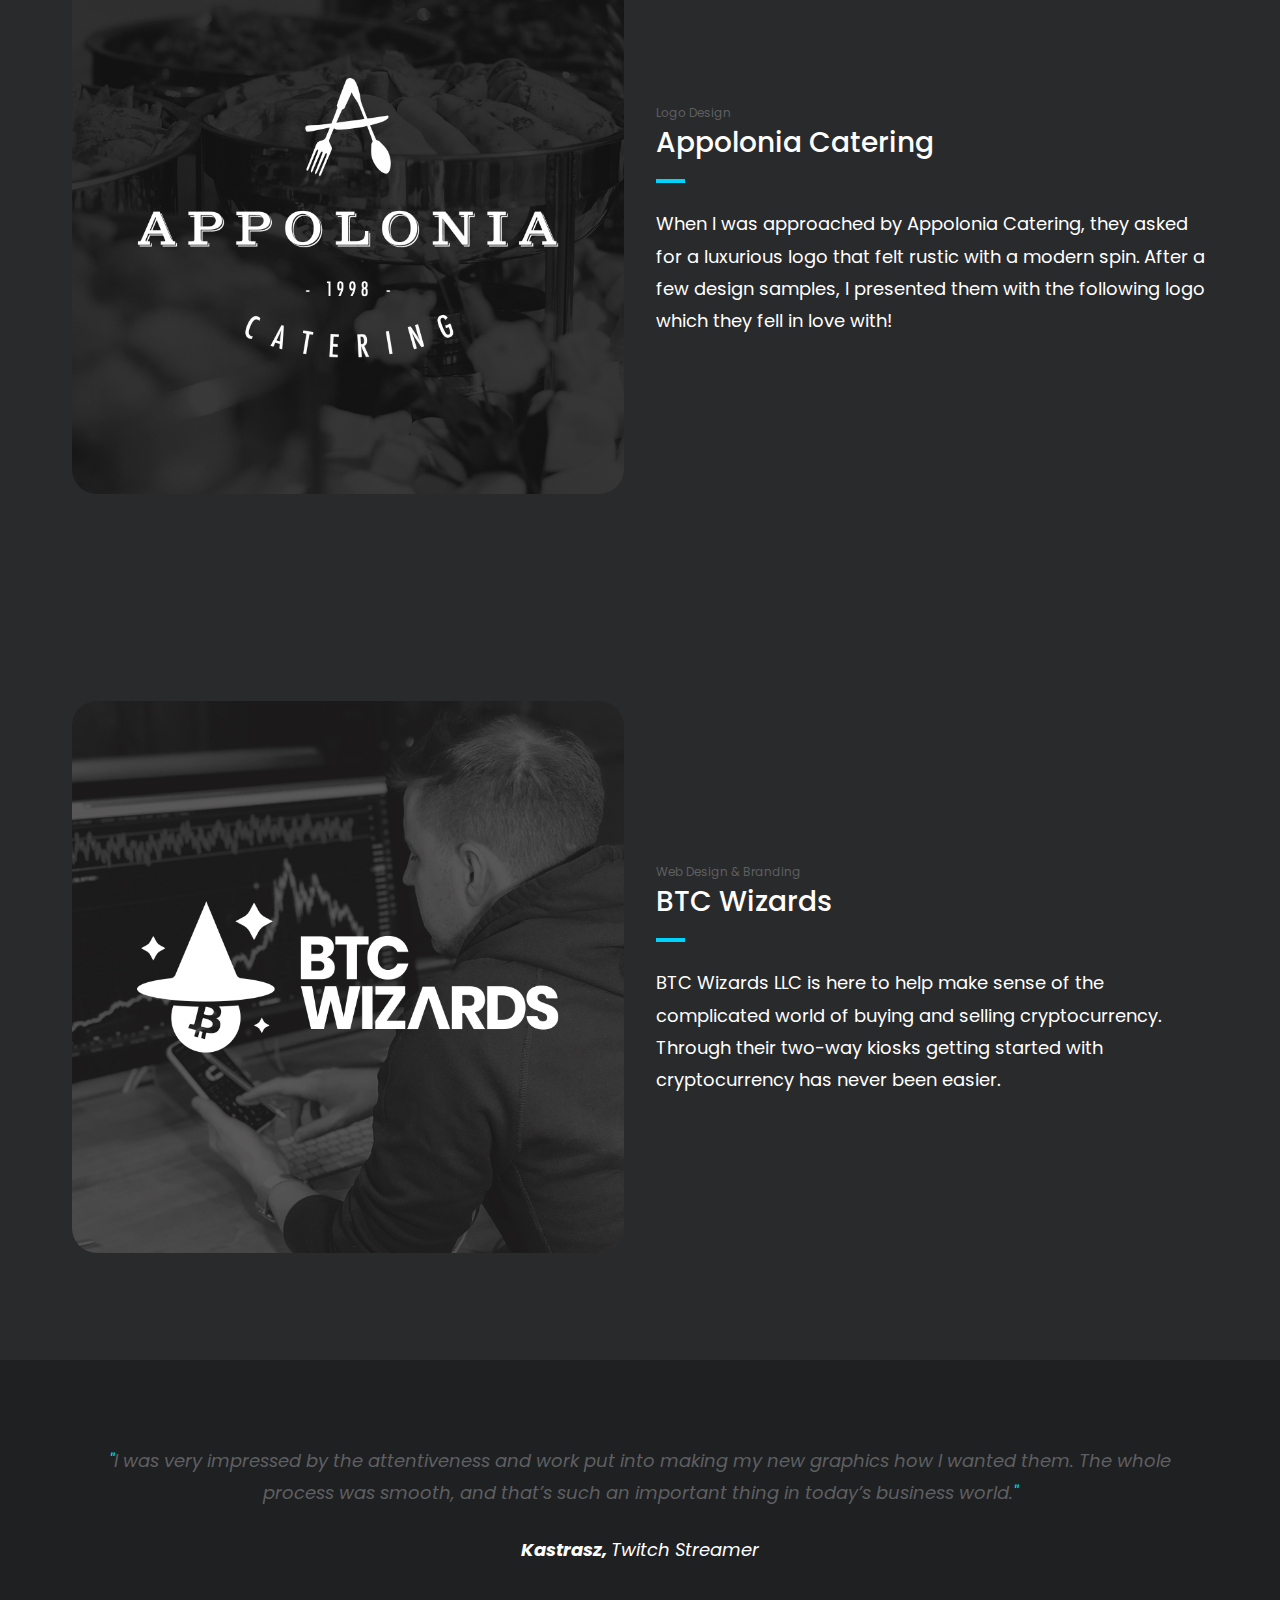
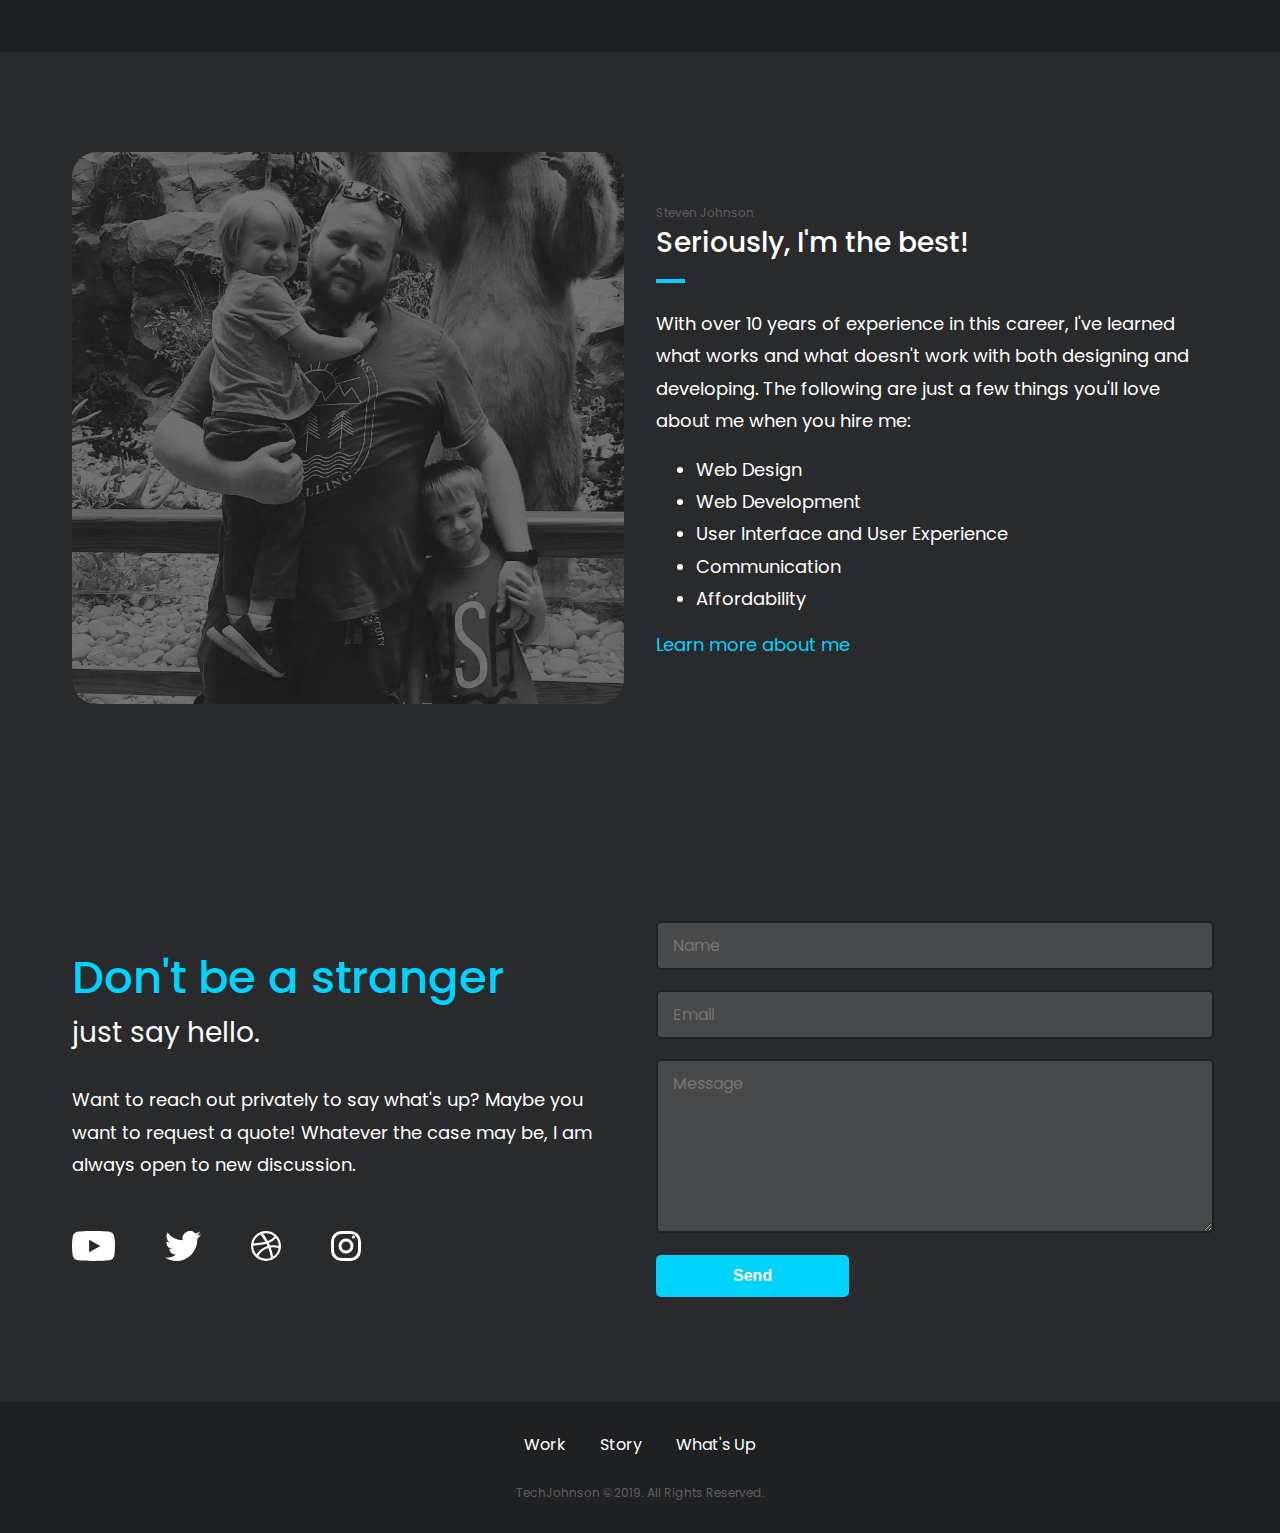
==== commit 87099ebf: "Small updates" ====
--- a/index.html
+++ b/index.html
@@ -50,7 +50,6 @@
                 <div class="col-xs-12">
                     <ul>
                         <li><a href="//dribbble.com/techjohnson">Work</a></li>
-                        <li><a href="my-story">Story</a></li>
                         <li><a href="#whatsUp">What's Up</a></li>
                     </ul>
                 </div>
@@ -80,7 +79,6 @@
                 </div>
                 <div class="col-xs-7 end-xs">
                     <a href="//dribbble.com/techjohnson">Work</a>
-                    <a href="my-story">Story</a>
                     <a href="#whatsUp">What's Up</a>
                 </div>
             </div>
@@ -105,7 +103,6 @@
                     </div>
                     <div class="col-xs-7 end-xs">
                         <a href="//dribbble.com/techjohnson">Work</a>
-                        <a href="my-story">Story</a>
                         <a href="#whatsUp">What's Up</a>
                     </div>
                 </div>
@@ -115,7 +112,7 @@
             <div class="desktopHero">
                 <div class="row middle-xs">
                     <div class="col-xs-12 col-md-6">
-                        <p class="accent">Freelancer</p>
+                        <p class="accent">Web Designer & Developer</p>
                         <h1>Internet Hair Stylist</h1>
                         <hr>
                         <p>Self-taught graphic designer and web developer based in State College, Pennsylvania who loves to create attractive user experiences and eye-catching designs.</p>
